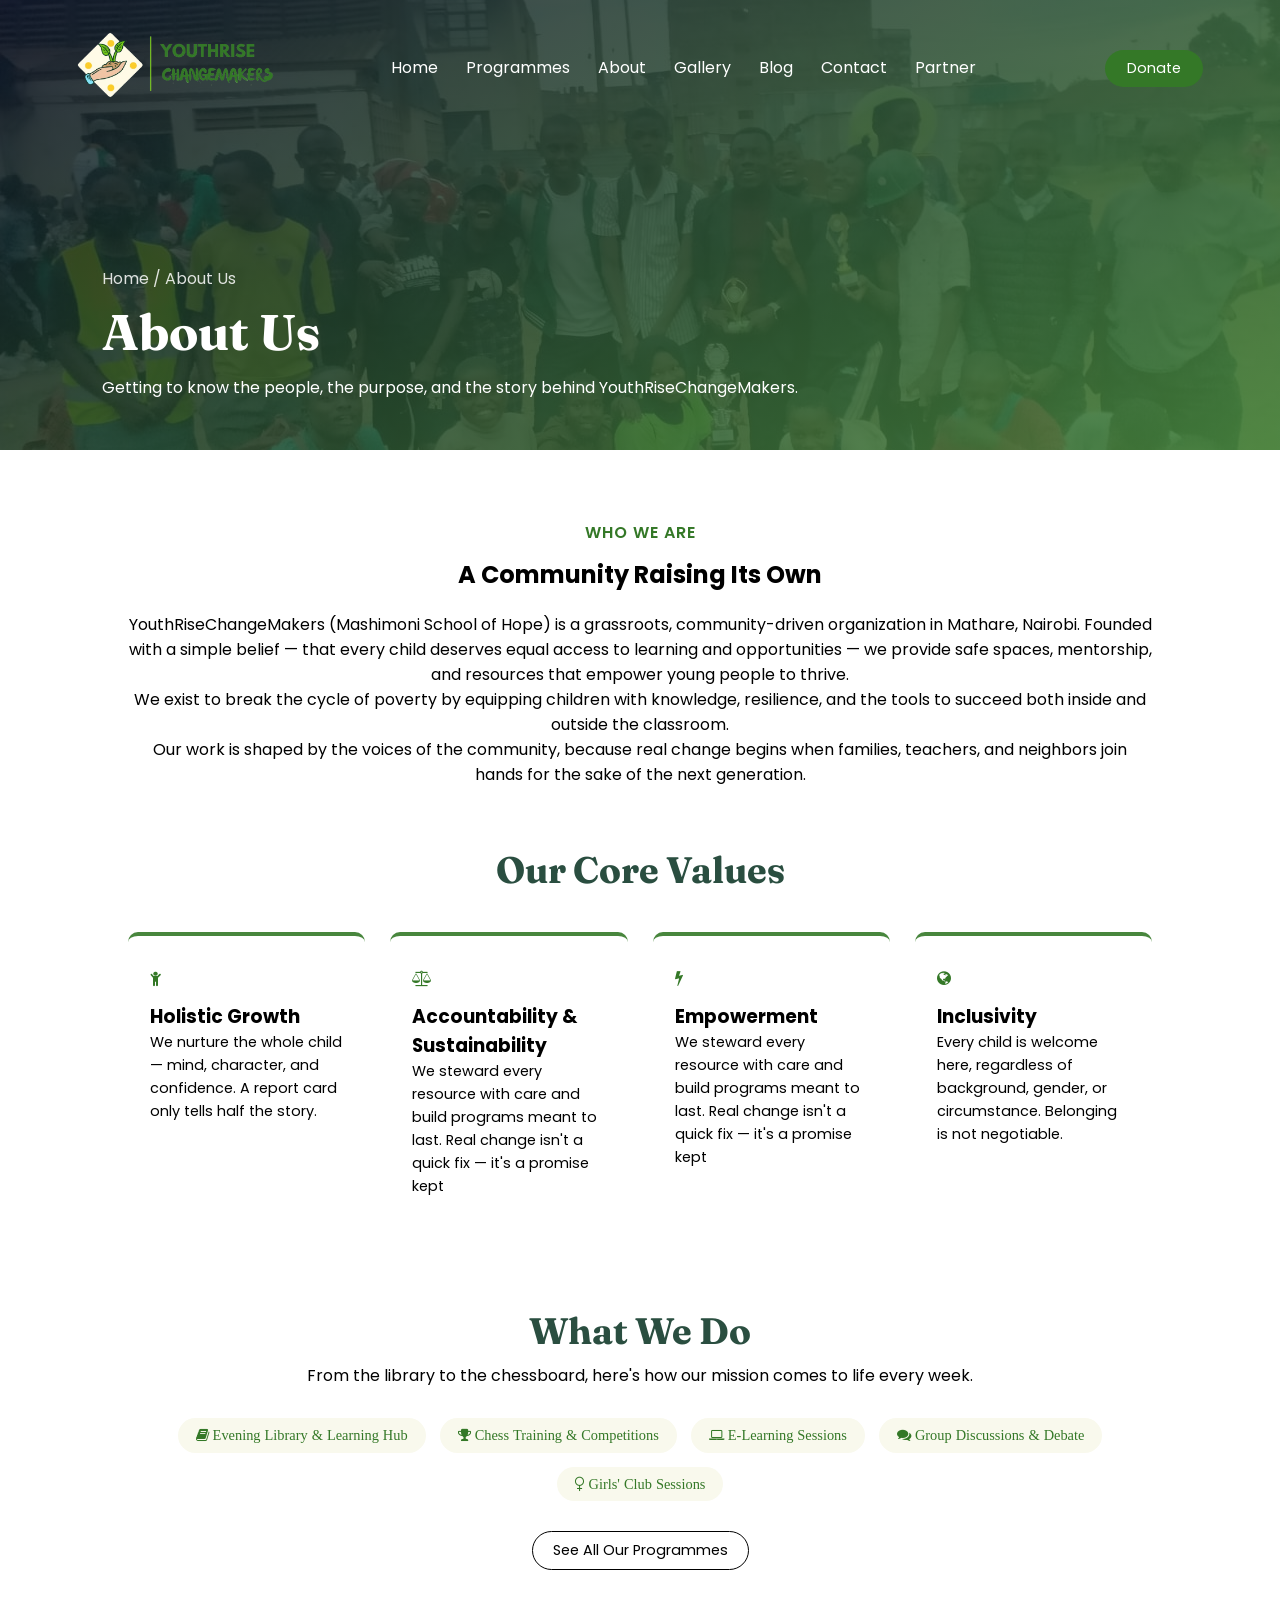
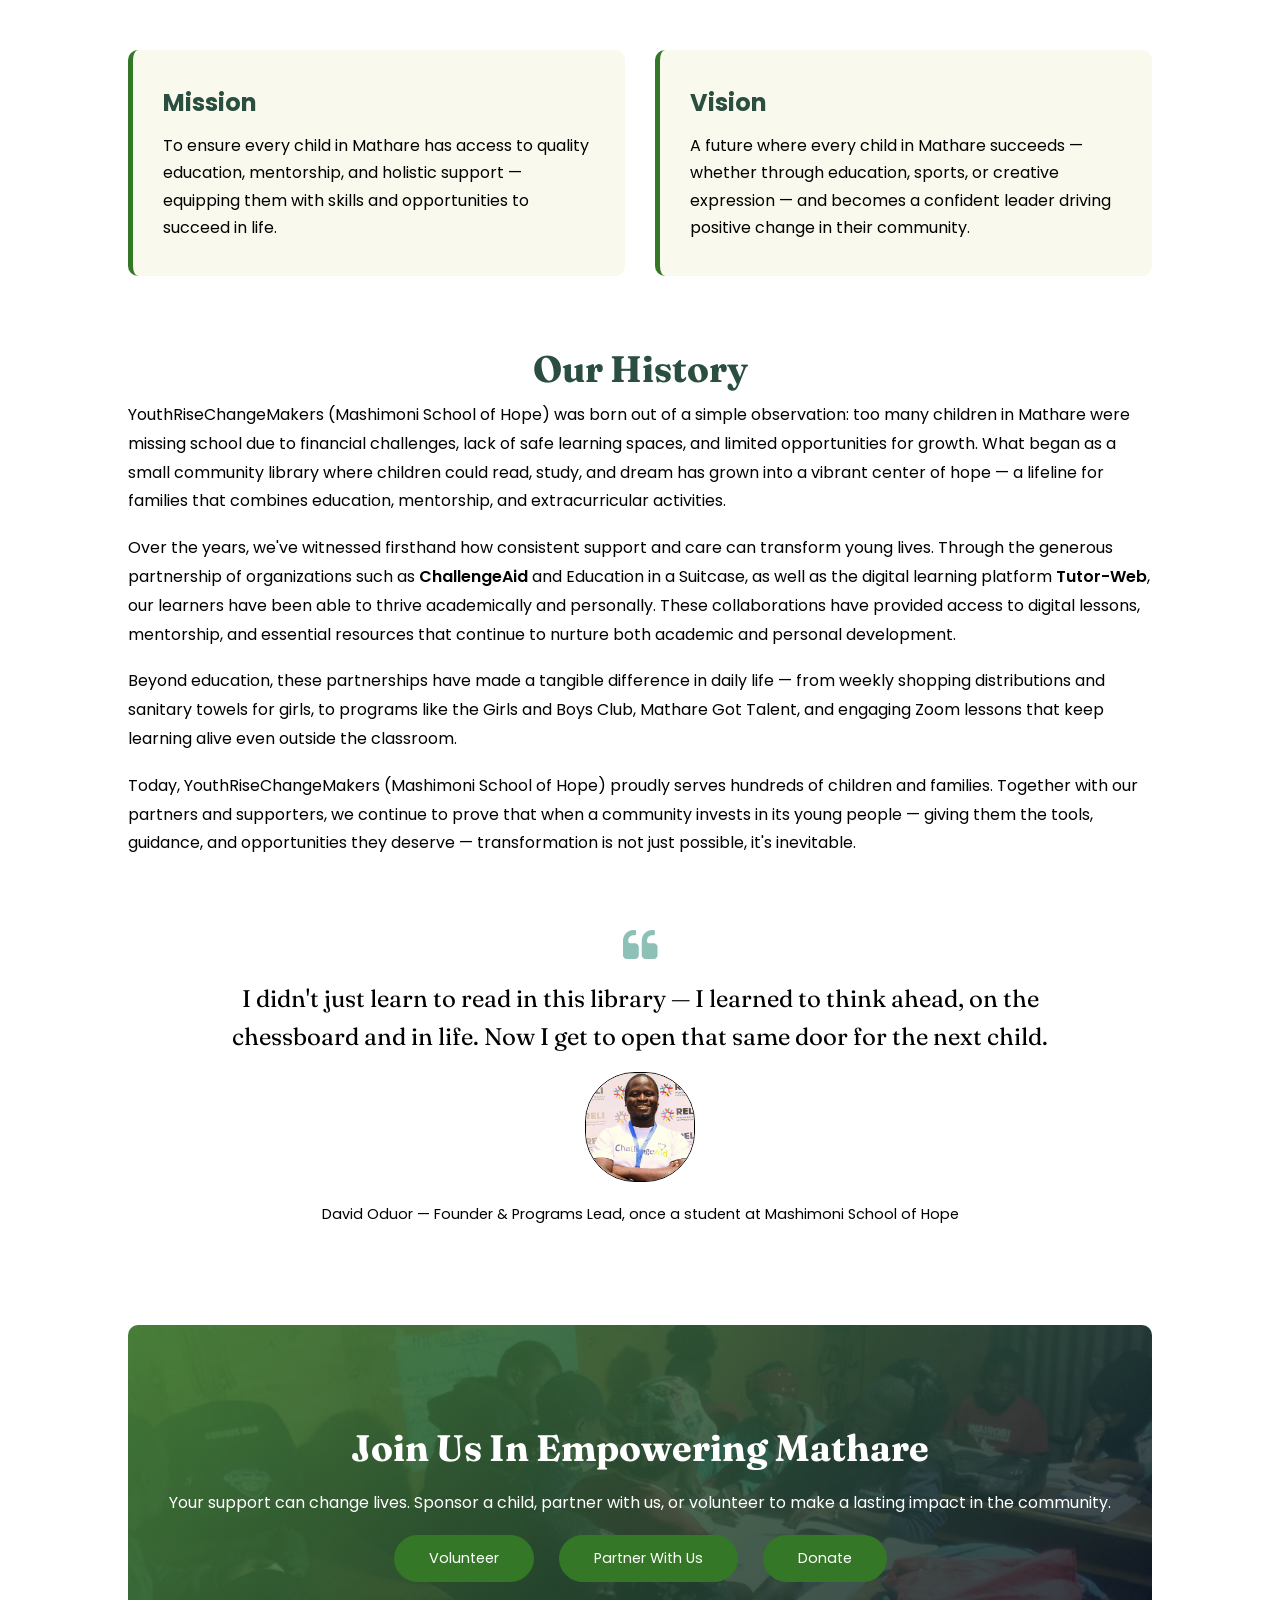
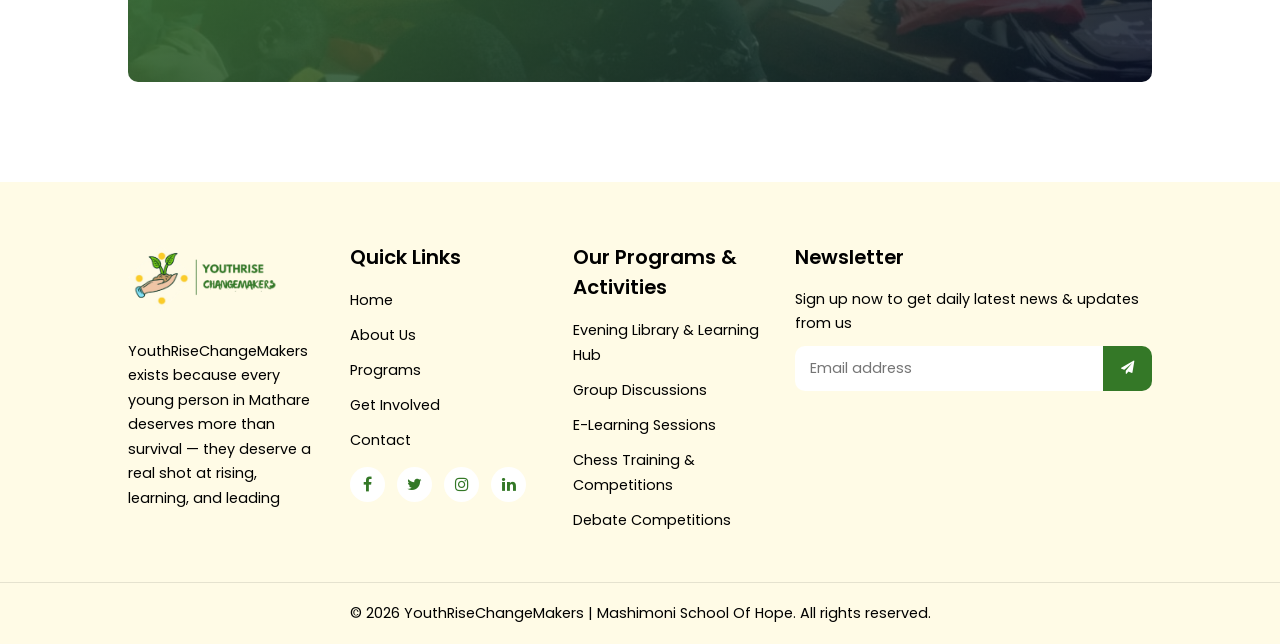
==== about.html @ 98825e87 "added about us page" ====
<!doctype html>
<html lang="en">
  <head>
    <meta charset="UTF-8" />
    <meta name="viewport" content="width=device-width, initial-scale=1.0" />
    <title>Mashimoni School Of Hope</title>

    <!-------------Linking CSS Styles ----------->
    <link rel="stylesheet" href="styles.css" />

    <!------------Linking Google Fonts  ------------->
    <link rel="preconnect" href="https://fonts.googleapis.com" />
    <link rel="preconnect" href="https://fonts.gstatic.com" crossorigin />
    <link
      href="https://fonts.googleapis.com/css2?family=Miniver&family=Poppins:ital,wght@0,100;0,200;0,300;0,400;0,500;0,600;0,700;1,400&display=swap"
      rel="stylesheet"
    />

    <!---------- Linking Font Awesome Styles ------------>
    <link
      rel="stylesheet"
      href="https://stackpath.bootstrapcdn.com/font-awesome/4.7.0/css/font-awesome.min.css"
    />

    <!---------- Linking Website Icon ------------>
    <link
      rel="icon"
      type="image/png"
      href="images/Mashimoni-Favicon-Icon-v1-removebg-preview.png"
      alt="YouthRiseChangeMakers Favicon Icon"
    />
  </head>

  <body class="programmes-page">
    <main>
      <section class="header">
        <section class="programmes-banner about-banner">
          <nav>
            <a href="index.html"
              ><img
                src="images/YouthRiseChangemakers-Logo-v2.png"
                alt="YouthRiseChange Makers Logo Icon"
                class="logo-icon"
            /></a>

            <div class="nav-links" id="navLinks">
              <i
                class="fa fa-times"
                aria-hidden="true"
                onclick="hideMenu()"
              ></i>
              <ul>
                <li><a href="#">Home</a></li>
                <li><a href="#">Programmes</a></li>
                <li><a href="about.html">About</a></li>
                <li><a href="#">Gallery</a></li>
                <li><a href="#">Blog</a></li>
                <li><a href="#">Contact</a></li>
                <li><a href="#">Partner</a></li>
                <li class="nav-mobile-donate"><a href="#">Donate</a></li>
              </ul>
            </div>
            <a href="#" class="nav-donate-btn">Donate</a>
            <i class="fa fa-bars" aria-hidden="true" onclick="showMenu()"></i>
          </nav>

          <div class="overlay" id="overlay" onclick="hideMenu()"></div>

          <div class="banner-content">
            <p class="breadcrumb"><a href="index.html">Home</a> / About Us</p>
            <h1>About Us</h1>
            <p>
              Getting to know the people, the purpose, and the story behind
              YouthRiseChangeMakers.
            </p>
          </div>
        </section>
      </section>

      <!------- WHO WE ARE ------->
      <section class="about-intro-section">
        <span class="section-eyebrow fade-up">Who We Are</span>
        <h2 class="fade-up">A Community Raising Its Own</h2>
        <p class="fade-up">
          YouthRiseChangeMakers (Mashimoni School of Hope) is a grassroots,
          community-driven organization in Mathare, Nairobi. Founded with a
          simple belief — that every child deserves equal access to learning and
          opportunities — we provide safe spaces, mentorship, and resources that
          empower young people to thrive.
        </p>
        <p class="fade-up">
          We exist to break the cycle of poverty by equipping children with
          knowledge, resilience, and the tools to succeed both inside and
          outside the classroom.
        </p>
        <p class="fade-up">
          Our work is shaped by the voices of the community, because real change
          begins when families, teachers, and neighbors join hands for the sake
          of the next generation.
        </p>
      </section>

      <!------- CORE VALUES ------->
      <section class="core-values-section">
        <h2 class="fade-up">Our Core Values</h2>

        <div class="core-values-grid">
          <div class="value-card fade-up">
            <i class="fa fa-child value-icon" aria-hidden="true"></i>
            <h3>Holistic Growth</h3>
            <p>
              We nurture the whole child — mind, character, and confidence. A
              report card only tells half the story.
            </p>
          </div>

          <div class="value-card fade-up">
            <i class="fa fa-balance-scale value-icon" aria-hidden="true"></i>
            <h3>Accountability & Sustainability</h3>
            <p>
              We steward every resource with care and build programs meant to
              last. Real change isn't a quick fix — it's a promise kept
            </p>
          </div>

          <div class="value-card fade-up">
            <i class="fa fa-bolt value-icon" aria-hidden="true"></i>
            <h3>Empowerment</h3>
            <p>
              We steward every resource with care and build programs meant to
              last. Real change isn't a quick fix — it's a promise kept
            </p>
          </div>

          <div class="value-card fade-up">
            <i class="fa fa-globe value-icon" aria-hidden="true"></i>
            <h3>Inclusivity</h3>
            <p>
              Every child is welcome here, regardless of background, gender, or
              circumstance. Belonging is not negotiable.
            </p>
          </div>
        </div>
      </section>

      <!------- WHO WE DO ------->
      <section class="what-we-do-section">
        <h2 class="fade-up">What We Do</h2>
        <p class="fade-up">
          From the library to the chessboard, here's how our mission comes to
          life every week.
        </p>

        <div class="what-we-do-grid fade-up">
          <span class="wwd-tag">
            <i class="fa fa-book" aria-hidden="true">
              Evening Library & Learning Hub</i
            >
          </span>
          <span class="wwd-tag">
            <i class="fa fa-trophy" aria-hidden="true">
              Chess Training & Competitions</i
            >
          </span>
          <span class="wwd-tag">
            <i class="fa fa-laptop" aria-hidden="true"> E-Learning Sessions</i>
          </span>
          <span class="wwd-tag">
            <i class="fa fa-comments" aria-hidden="true">
              Group Discussions & Debate</i
            >
          </span>
          <span class="wwd-tag">
            <i class="fa fa-venus" aria-hidden="true"> Girls' Club Sessions</i>
          </span>
        </div>

        <a href="our-programmes.html" class="read-more-btn wwd-link"
          >See All Our Programmes</a
        >
      </section>

      <!------- MISSION & VISION ------->
      <section class="mission-vision-section">
        <div class="mv-grid">
          <div class="mv-card mv-mission fade-up">
            <h3>Mission</h3>
            <p>
              To ensure every child in Mathare has access to quality education,
              mentorship, and holistic support — equipping them with skills and
              opportunities to succeed in life.
            </p>
          </div>

          <div class="mv-card mv-vision fade-up">
            <h3>Vision</h3>
            <p>
              A future where every child in Mathare succeeds — whether through
              education, sports, or creative expression — and becomes a
              confident leader driving positive change in their community.
            </p>
          </div>
        </div>
      </section>

      <!------- OUR HISTORY ------->
      <section class="about-history-section">
        <h2 class="fade-up">Our History</h2>
        <p class="fade-up">
          YouthRiseChangeMakers (Mashimoni School of Hope) was born out of a
          simple observation: too many children in Mathare were missing school
          due to financial challenges, lack of safe learning spaces, and limited
          opportunities for growth. What began as a small community library
          where children could read, study, and dream has grown into a vibrant
          center of hope — a lifeline for families that combines education,
          mentorship, and extracurricular activities.
        </p>
        <p class="fade-up">
          Over the years, we've witnessed firsthand how consistent support and
          care can transform young lives. Through the generous partnership of
          organizations such as
          <a href="https://www.challengeaid.org/" target="_blank"
            >ChallengeAid</a
          >
          and Education in a Suitcase, as well as the digital learning platform
          <a href="https://tutor-web.net/" target="_blank">Tutor-Web</a>, our
          learners have been able to thrive academically and personally. These
          collaborations have provided access to digital lessons, mentorship,
          and essential resources that continue to nurture both academic and
          personal development.
        </p>
        <p class="fade-up">
          Beyond education, these partnerships have made a tangible difference
          in daily life — from weekly shopping distributions and sanitary towels
          for girls, to programs like the Girls and Boys Club, Mathare Got
          Talent, and engaging Zoom lessons that keep learning alive even
          outside the classroom.
        </p>
        <p class="fade-up">
          Today, YouthRiseChangeMakers (Mashimoni School of Hope) proudly serves
          hundreds of children and families. Together with our partners and
          supporters, we continue to prove that when a community invests in its
          young people — giving them the tools, guidance, and opportunities they
          deserve — transformation is not just possible, it's inevitable.
        </p>
      </section>

      <!------- Testimonial Section ------->
      <section class="testimonial-section">
        <i class="fa fa-quote-left" aria-hidden="true"></i>
        <p class="testimonial-quote fade-up">
          I didn't just learn to read in this library — I learned to think
          ahead, on the chessboard and in life. Now I get to open that same door
          for the next child.
        </p>
        <img
          src="images/david-oduor.jpg"
          alt="David Oduor"
          class="testimonial-photo"
        />

        <p class="testimonial-author fade-up">
          David Oduor — Founder & Programs Lead, once a student at Mashimoni
          School of Hope
        </p>
      </section>

      <!---------CTA Section------->
      <section class="cta-section">
        <h1 class="fade-up">Join Us In Empowering Mathare</h1>
        <p class="fade-up">
          Your support can change lives. Sponsor a child, partner with us, or
          volunteer to make a lasting impact in the community.
        </p>

        <div class="cta-buttons fade-up">
          <a href="#" class="hero-btn cta-btn">Volunteer</a>
          <a href="#" class="hero-btn cta-btn">Partner With Us</a>
          <a href="#" class="hero-btn cta-btn">Donate</a>
        </div>
      </section>

      <!---------Footer Section------->
      <section class="footer">
        <div class="footer-row">
          <div class="footer-col">
            <img
              src="images/YouthRiseChangemakers-Logo.png"
              alt="YouthRiseChangeMakers Logo"
              class="footer-logo"
            />
            <p>
              YouthRiseChangeMakers exists because every young person in Mathare
              deserves more than survival — they deserve a real shot at rising,
              learning, and leading
            </p>
          </div>

          <div class="footer-col">
            <h2>Quick Links</h2>
            <ul>
              <li><a href="#">Home</a></li>
              <li><a href="#">About Us</a></li>
              <li><a href="#">Programs</a></li>
              <li><a href="#">Get Involved</a></li>
              <li><a href="#">Contact</a></li>
            </ul>

            <div class="footer-icons">
              <a href="#"><i class="fa fa-facebook" aria-hidden="true"></i></a>
              <a href="#"><i class="fa fa-twitter" aria-hidden="true"></i></a>
              <a href="#"><i class="fa fa-instagram" aria-hidden="true"></i></a>
              <a href="#"><i class="fa fa-linkedin" aria-hidden="true"></i></a>
            </div>
          </div>

          <div class="footer-col">
            <h2>Our Programs & Activities</h2>
            <ul>
              <li><a href="#">Evening Library & Learning Hub</a></li>
              <li><a href="#">Group Discussions</a></li>
              <li><a href="#">E-Learning Sessions</a></li>
              <li><a href="#">Chess Training & Competitions</a></li>
              <li><a href="#">Debate Competitions</a></li>
            </ul>
          </div>

          <div class="footer-col">
            <!--  <h2>Contact Us</h2>
        <ul class="contact-list">
          <li><i class="fa fa-phone"></i> 0771 671502</li>
          <li><i class="fa fa-envelope" aria-hidden="true"></i> mashimonieastafrica@gmail.com</li>
          <li><i class="fa fa-map-marker"></i> Nairobi, Kenya</li>
        </ul> -->

            <h2>Newsletter</h2>
            <p>Sign up now to get daily latest news & updates from us</p>
            <form action="#" method="POST" class="newsletter-form">
              <input
                type="email"
                name="email"
                placeholder="Email address"
                required
              />
              <button class="submit">
                <i class="fa fa-paper-plane" aria-hidden="true"></i>
              </button>
            </form>
          </div>
        </div>

        <div class="footer-bottom">
          <p>
            &copy; <span id="currentYear"></span> YouthRiseChangeMakers |
            Mashimoni School Of Hope. All rights reserved.
          </p>
        </div>
      </section>

      <!---------Blank Section------->
      <!--   <section class="blank-section">
  </section> -->

      <!---------Linking Script File------->
      <script src="script.js"></script>
    </main>
  </body>
</html>
---- styles.css ----
@import url("https://fonts.googleapis.com/css2?family=Fraunces:wght@600;700&family=Poppins:ital,wght@0,400;0,500;0,600;0,700;1,300;1,400&display=swap");

* {
  margin: 0;
  padding: 0;
  font-family: var(--body-font);
  box-sizing: border-box;
  scroll-behavior: smooth;
}

:root {
  --heading-font: "Fraunces", serif;
  --body-font: "Poppins", sans-serif;

  /* Colors */
  --white-color: #fff;
  --primary-color: #347827;
  --primary-color-v1: #48863d;
  --primary-color-v2: #2a4e40;
  --secondary-color: #8dc0b7;
  --light-color-v1: #f9f9ed;
  --light-color-v2: #dce6d7;
  --dark-color: #000;
  --gray-color: #545454;
  --dark-linear-gradient-color: rgba(17, 21, 36, 0.7);
  --box-shadow-color: rgba(0, 0, 0, 0.3);
  --footer-hover-color: #48863de4;
  --image-hover-color: #04091ecd;
  --tertiary-color: #fffbe6;

  /* Fonts Sizes */
  --font-size-s: 0.9rem /* (14.4px) */;
  --font-size-n: 1rem /* (16px) */;
  --font-size-m: 1.24rem /* (20px) */;
  --font-size-l: 1.5rem /* (24px) */;
  --font-size-xl: 2rem /* (32px) */;
  --font-size-xxl: 2.3rem /* (36.8px) */;
  --font-size-hero: 3.125rem /* (50px) */;

  /* Font Weight  */
  --font-weight-normal: 400;
  --font-weight-medium: 500;
  --font-weight-semibold: 600;
  --font-weight-bold: 700;

  /* Border Radius */
  --border-radius-xs: 10px;
  --border-radius-s: 25px;
  --border-radius-l: 50px;

  /* Border Radius */
  --site-max-width: 1100px;
}

/*-------- Large Screen Styling --------*/
/* @media screen and (min-width: 1400px) {
  .hero-section {
    max-width: var(--site-max-width);
    margin-left: auto;
    margin-right: auto;
  }
} */

.header {
  min-width: 100%;
}

section h1 {
  font-family: var(--heading-font);
}

/* #region -------- Nav Styling --------*/
nav {
  display: flex;
  padding: 1.2% 6%;
  justify-content: space-between;
  align-items: center;
}
nav img {
  width: 200px;
}

nav .logo-icon {
  /*  width: auto; */
  height: 100px;
}

nav .fa {
  display: none;
}

.nav-links {
  flex: 1;
  text-align: center;
}

.nav-donate-btn {
  display: inline-block;
  text-decoration: none;
  color: var(--white-color);
  background: var(--primary-color);
  padding: 8px 22px;
  font-size: var(--font-size-s);
  border-radius: var(--border-radius-s);
  margin-left: 15px;
  transition: 2s ease-out;
}

.nav-donate-btn:hover {
  background: var(--white-color);
  color: var(--dark-color);
  border: 1px solid var(--dark-color);
}

.nav-links ul li:not(.nav-mobile-donate) {
  list-style-type: none;
  display: inline-block;
  padding: 5px 12px;
  position: relative;
}

.nav-links ul li:not(.nav-mobile-donate) a {
  text-decoration: none;
  color: var(--dark-color);
  font-size: var(--font-size-n);
}

.nav-links ul li:not(.nav-mobile-donate) a::after {
  content: "";
  width: 0%;
  height: 2px;
  background: var(--secondary-color);
  display: block;
  margin: auto;
  transition: 0.5s;
}

.nav-links ul li:not(.nav-mobile-donate) a:hover::after {
  width: 100%;
}

.nav-mobile-donate {
  display: none;
}

.overlay {
  position: fixed;
  top: 0;
  left: 0;
  width: 100%;
  height: 100%;
  background: var(--box-shadow-color);
  backdrop-filter: blur(5px);
  -webkit-backdrop-filter: blur(5px);
  opacity: 0;
  visibility: hidden;
  transition: 0.4s;
  z-index: 999;
}

.overlay.active {
  opacity: 1;
  visibility: visible;
}

/*  */

/*-------- Hero Section Styling --------*/
/* .hero-section, */
.success-section {
  width: 80%;
  margin: auto;
  padding: 30px 0 80px;
  min-height: unset;
}

/* .row-hero, */
.row-success {
  display: flex;
  justify-content: space-between;
  align-items: center;
}

/* .hero-col, */
.success-col {
  flex-basis: 48%;
  padding: 20px 2px;
}

/* .hero-col .hero-image{
    width: 100%;
    border-radius: var(--border-radius-s);
} */

/* .hero-col .hero-title{
    padding-top: 0;
    margin-bottom: 5px;
    font-size: var(--font-size-n);
}

.hero-col .hero-sub-title{
    font-size: 18px;
    font-weight: var(--font-weight-medium);
    margin-bottom: 0;
}

.hero-col .hero-description{
    text-align: left;
    margin: auto;
    font-weight: var(--font-weight-normal);
    padding: 15px 0 25px;
    margin: auto;
} */

.hero-section {
  position: relative;
  overflow: hidden;
  width: 100%;
  min-height: 100vh;
  margin: 0 auto 75px;
  padding: 0 8%;
  display: flex;
  align-items: center;
  background-image:
    linear-gradient(
      150deg,
      var(--footer-hover-color),
      var(--image-hover-color)
    ),
    url(images/Students-Discussing-in-library.jpeg);
  background-repeat: no-repeat;
  background-position: bottom center;
  background-position: center;
  background-size: cover;
  animation: slideInUp 2s ease-in-out;
}

.hero-slide {
  position: absolute;
  display: flex;
  inset: 0;
  align-items: center;
  padding: 0 8%;
  background-repeat: no-repeat;
  background-position: center;
  background-size: cover;
  opacity: 0;
  transition: opacity 1.5s ease-in-out;
}

.hero-slide.active {
  opacity: 1;
  z-index: 1;
}

.scroll-down-arrow {
  position: absolute;
  bottom: 25px;
  left: 50%;
  transform: translateX(-50%);
  color: var(--white-color);
  font-size: 28px;
  z-index: 5;
  animation: bounceDown 2s infinite;
}

@keyframes bounceDown {
  0%,
  100% {
    transform: translateX(-50%) translateY(0);
  }

  50% {
    transform: translateX(-50%) translateY(10px);
  }
}

.hero-buttons {
  display: flex;
  justify-content: flex-start;
  gap: 15px;
}

.hero-btn {
  display: inline-block;
  text-decoration: none;
  color: var(--dark-color);
  border: 1px solid var(--dark-color);
  padding: 12px 34px;
  font-size: var(--font-size-s);
  background: transparent;
  position: relative;
  cursor: pointer;
  border-radius: var(--border-radius-s);
}

.hero-btn:hover {
  background: var(--primary-color);
  color: var(--white-color);
  transition: 1s ease-in-out;
}

.side-btn {
  border: 1px solid var(--primary-color);
  background: var(--primary-color);
  color: var(--white-color);
}

.side-btn:hover {
  color: var(--dark-color);
  background: transparent;
}

/*-------- Hero Section Styling --------*/
.hero-content {
  padding-top: 0;
  margin-bottom: 12px;
  font-size: var(--font-size-l);
  color: var(--white-color);
  font-weight: var(--font-weight-semibold);
}

.hero-content .hero-title {
  font-size: var(--font-size-l);
  font-weight: var(--font-weight-semibold);
  margin-bottom: 10px;
}

.hero-content .hero-sub-title {
  font-size: var(--font-size-hero);
  line-height: 1.15;
  font-weight: var(--font-weight-bold);
  margin-bottom: 25px;
  color: var(--white-color);
}

.hero-content .hero-description {
  text-align: left;
  font: var(--font-weight-normal);
  padding: 20px 0 30px;
  color: var(--white-color);
  font-size: var(--font-size-m);
}

.hero-content .hero-buttons .side-btn:hover {
  background: var(--light-color-v1);
  color: var(--dark-color);
}

/*-------- Hero Animations --------*/
@keyframes slideInLeft {
  from {
    opacity: 0;
    transform: translateX(-100px);
  }
  to {
    opacity: 1;
    transform: translateX(0);
  }
}

@keyframes slideInRight {
  from {
    opacity: 0;
    transform: translateX(100px);
  }
  to {
    opacity: 1;
    transform: translateX(0);
  }
}

@keyframes slideInUp {
  from {
    opacity: 0;
    transform: translateY(100px);
  }
  to {
    opacity: 1;
    transform: translateY(0);
  }
}

.hero-col:first-child {
  animation: slideInLeft 3s ease-out;
}

.hero-col:last-child {
  animation: slideInRight 3s ease-out;
}

.hero-content {
  animation: slideInUp 3s ease-out;
}

.success-col:first-child {
  animation: slideInUp 3s ease-out;
}

.success-col:last-child {
  animation: slideInUp 3s ease-out;
}

.cta-section .cta-buttons .hero-btn {
  animation: slideInUp 3s ease-out;
}

/*-------- Our Services Section ----*/
.our-services {
  width: 80%;
  margin: auto;
  padding-top: 0;
  text-align: center;
}

.row-our-services {
  display: flex;
  justify-content: space-between;
  align-items: center;
  margin: 30px 0 50px;
}

.our-services-col {
  flex-basis: 31%;
  margin: 0 15px;
  border-radius: var(--border-radius-xs);
  text-align: center;
}

.our-services-col img {
  width: 100%;
  border-radius: var(--border-radius-xs);
}

.our-services-col h3 {
  margin-top: 16px;
  margin-bottom: 15px;
  text-align: left;
}

.our-services-col p {
  padding: 0;
  text-align: left;
}

/* ---- Services Cards Slide In Animation ---- */
.fade-up {
  opacity: 0;
  transform: translateY(60px);
  transition:
    opacity 0.5s ease-out,
    transform 0.5s ease-out;
}

.fade-up.visible {
  opacity: 1;
  transform: translateY(0);
}
.our-services-col,
/* .partner-col ,*/
.impact-col {
  opacity: 0;
  transform: translateY(60px);
  transition:
    opacity 0.5s ease-out,
    transform 0.5s ease-out;
}

.our-services-col.visible,
/* .partner-col.visible, */
.impact-col.visible {
  opacity: 1;
  transform: translateY(0);
}

/* Delay each card slightly */
.our-services-col:nth-child(1) {
  transition-delay: 0s;
}
.our-services-col:nth-child(2) {
  transition-delay: 0.4s;
}
.our-services-col:nth-child(3) {
  transition-delay: 0.8s;
}

/* Delay each partner card  */
/* .partner-col:nth-child(1) {
  transition-delay: 0s;
}
.partner-col:nth-child(2) {
  transition-delay: 0.4s;
}
.partner-col:nth-child(3) {
  transition-delay: 0.8s;
} */

/* Delay each impact card */
.impact-col:nth-child(1) {
  background-image:
    linear-gradient(
      160deg,
      var(--footer-hover-color),
      var(--image-hover-color)
    ),
    url(images/Deno-chess.jpeg);
}
.impact-col:nth-child(2) {
  background-image:
    linear-gradient(
      160deg,
      var(--footer-hover-color),
      var(--image-hover-color)
    ),
    url(images/student-reading.jpeg);
}
.impact-col:nth-child(3) {
  background-image:
    linear-gradient(
      160deg,
      var(--footer-hover-color),
      var(--image-hover-color)
    ),
    url(images/group-discussions.jpeg);
}
.impact-col:nth-child(4) {
  background-image:
    linear-gradient(
      160deg,
      var(--footer-hover-color),
      var(--image-hover-color)
    ),
    url(images/girls-club-sessions.jpeg);
}

/* Second row gets a longer delay */
.row-our-services:last-child .our-services-col:nth-child(1) {
  transition-delay: 0s;
}
.row-our-services:last-child .our-services-col:nth-child(2) {
  transition-delay: 0.4s;
}
.row-our-services:last-child .our-services-col:nth-child(3) {
  transition-delay: 0.8s;
}

/*-------- Our History Section ----*/
.history-section {
  width: 100%;
  padding: 30px 0 50px;
  min-height: unset;
  /*  background: linear-gradient(rgba(54, 54, 54, 0.8), rgba(54, 54, 54, 0.8))/* , url(images/mashimoni-campus-together.jpg); */
  background-repeat: no-repeat;
  background-position: center center;
  background-size: cover;
}

.history-col {
  flex-basis: 48%;
  padding: 20px 2px;
  width: 80%;
  margin: auto;
}

.history-title {
  padding-top: 0;
  margin-bottom: 5px;
  font-size: var(--font-size-l);
}

.history-sub-title {
  font-size: 18px;
  font-weight: var(--font-weight-medium);
  margin-bottom: 5px;
}

.history-description {
  text-align: left;
  margin: auto;
  font-weight: var(--font-weight-normal);
  padding: 15px 0 25px;
  margin: auto;
  line-height: 1.7;
}

/*-------- Our Success Section ----*/
.success-section h1 {
  text-align: center;
  padding-top: 25px;
}
.success-section p {
  text-align: center;
  padding-bottom: 25px;
}

.success-col .success-video {
  width: 100%;
  border-radius: var(--border-radius-s);
  height: 315px;
  border: none;
}

.success-col iframe {
  width: 100%;
  border-radius: var(--border-radius-xs);
  height: 315px;
  border: none;
}

.success-col .success-title {
  padding-top: 0;
  margin-bottom: 5px;
  font-size: var(--font-size-l);
}

.success-col .success-sub-title {
  font-size: 18px;
  font-weight: var(--font-weight-medium);
  margin-bottom: 0;
}

.success-col .success-description {
  text-align: left;
  margin: auto;
  font-weight: var(--font-weight-normal);
  padding: 15px 0 25px;
  margin: auto;
}

/*-------- Our Partners Section ----*/
.partners-section {
  width: 80%;
  margin: auto;
  text-align: center;
  /* background: linear-gradient(135deg, var(--primary-color)
    , var(--secondary-color-v1)); */
}

.row-partners {
  display: flex;
  justify-content: center;
  align-items: center;
  margin: 30px 0 20px;
  gap: 40px;
  margin: auto;
  width: 95%;
}

.partner-col {
  flex-basis: 33%;
  display: flex;
  flex-direction: column;
  align-items: center;
}

.partner-col .partner-logo {
  width: 100%;
  max-width: 220px;
  height: 140px;
  object-fit: contain;
  border-radius: var(--border-radius-l);
  background: var(--white-color);
  padding: 10px;
  margin-bottom: 10px;
}

.partner-col .partner-name {
  font-size: 18px;
  font-weight: var(--font-weight-medium);
  color: var(--dark-color);
}

.partners-marquee {
  overflow: hidden;
  position: relative;
  width: 95%;
  margin: 30px auto 50px;
}

.partners-marquee .row-partners {
  width: max-content;
  margin: 0;
  animation: slide-partners 20s linear infinite;
}

@keyframes slide-partners {
  from {
    transform: translateX(0);
  }
  to {
    transform: translateX(-33.333%);
  }
}

.partners-marquee::before,
.partners-marquee::after {
  content: "";
  position: absolute;
  top: 0;
  bottom: 0;
  width: 30%;
  z-index: 2;
  pointer-events: none;
}

.partners-marquee::before {
  left: 0;
  background: linear-gradient(to right, var(--white-color), transparent);
}

.partners-marquee::after {
  right: 0;
  background: linear-gradient(to left, var(--white-color), transparent);
}

.partners-marquee .row-partners:hover {
  animation-play-state: paused;
}

/*-------- Our Impact Section  --------*/
.impact-section {
  width: 80%;
  margin: auto;
  text-align: center;
  padding: 60px 0 0;
}

.row-impact {
  display: flex;
  justify-content: space-between;
  margin: 30px 0 50px;
  gap: 20px;
}

.impact-col {
  flex-basis: 31%;
  border-radius: var(--border-radius-xs);
  background-repeat: no-repeat;
  background-position: top;
  background-size: cover;
  box-shadow: 0 4px 15px var(--box-shadow-color);
  padding: 40px 20px;
  /*  transition: opacity 0.5s ease-out, tranform 0.3s ease, box-shadow 0.3s ease; */
}

/* .impact-col:hover{
    transform: translateY(-6px);
    box-shadow: 0 8px 25px var(--box-shadow-color);
} */

.impact-number {
  font-size: var(--font-size-hero);
  color: var(--white-color);
  font-weight: var(--font-weight-semibold);
  margin-bottom: 10px;
}

.impact-number {
  font-size: var(--font-size-xl);
  color: var(--white-color);
}

.impact-label {
  font-size: var(--font-size-n);
  color: var(--white-color);
}

/*-------- Our Team Section  --------*/
.team-section {
  width: 80%;
  margin: auto;
  text-align: center;
  padding: 40px 0 0;
}

.team-into,
.team-closing {
  max-width: 750px;
  margin: 15px auto 30px;
  line-height: 1.7s;
  color: var(--dark-color);
}

.row-team {
  display: flex;
  justify-content: center;
  margin-bottom: 40px;
}

.team-grid {
  flex-wrap: wrap;
  gap: 30px;
}

.team-col {
  background: linear-gradient(
    135deg,
    var(--light-color-v1),
    var(--light-color-v2)
  );
  padding: 30px 20px;
  text-align: left;
  box-shadow: 0 4px 15px var(--box-shadow-color);
  transition:
    transform 0.3s ease,
    box-shadow 0.3s ease;
  flex-basis: 45%;
  border-radius: var(--border-radius-xs);
}

.team-col:hover {
  transform: translateY(-6px);
  box-shadow: 0 8px 25px var(--box-shadow-color);
}

.founder-badge {
  display: block;
  width: fit-content;
  background: var(--primary-color);
  color: var(--white-color);
  font-size: var(--font-size-s);
  padding: 4px 16px;
  border-radius: var(--border-radius-s);
  margin-bottom: 10px;
}

.team-photo {
  width: 110px;
  height: 110px;
  border-radius: var(--border-radius-l);
  border: 1px solid var(--dark-color);
  margin-bottom: 15px;
  object-fit: cover;
  object-position: top center;
}

.featured-col .team-photo {
  width: 140px;
  height: 140px;
}

.team-name {
  font-size: var(--font-size-m);
  margin-bottom: 4px;
}

.team-role {
  font-size: var(--font-size-s);
  color: var(--dark-color);
  font-weight: var(--font-weight-medium);
  margin-bottom: 10px;
}

.team-quote {
  font-size: var(--font-size-s);
  color: var(--dark-color);
  line-height: 1.6;
  font-style: italic;
  margin-bottom: 12px;
}

.team-teaser {
  font-size: var(--font-size-s);
  color: var(--gray-color);
  line-height: 1.6;
  margin-bottom: 15px;
}

.read-more-btn {
  background: transparent;
  border: 1px solid var(--dark-color);
  color: var(--dark-color);
  padding: 8px 20px;
  border-radius: var(--border-radius-s);
  font-size: var(--font-size-s);
  cursor: pointer;
  transition: 0.3s;
}

.read-more-btn:hover {
  background: var(--primary-color);
  color: var(--white-color);
}

/*-- Team Section Animation --*/
.team-col {
  opacity: 0;
  transform: translateY(60px);
  transition:
    opacity 0.5s ease-out,
    transform 0.5s ease-out;
}

.team-col.visible {
  opacity: 1;
  transform: translateY(0);
}

.team-grid .team-col:nth-child(1) {
  transition-delay: 0s;
}
.team-grid .team-col:nth-child(2) {
  transition-delay: 0.4s;
}
.team-grid .team-col:nth-child(3) {
  transition-delay: 0.8s;
}
.team-grid .team-col:nth-child(4) {
  transition-delay: 1s;
}

/*-- Modal --*/
.team-modal-overlay.active {
  opacity: 1;
  visibility: visible;
}
.team-modal {
  background: var(--white-color);
  border-radius: var(--border-radius-xs);
  padding: 40px;
  max-width: 550px;
  width: 100%;
  max-height: 85vh;
  overflow-y: auto;
  text-align: left;
  position: relative;
}

.team-modal-close {
  position: absolute;
  top: 15px;
  right: 20px;
  font-size: var(--font-size-xl);
  cursor: pointer;
  color: var(--gray-color);
}

.modal-photo {
  width: 100px;
  height: 100px;
  object-fit: cover;
  border-radius: var(--border-radius-l);
  border: 1px solid var(--dark-color);
  margin-bottom: 15px;
  object-position: top center;
}

.team-modal-overlay {
  position: fixed;
  top: 0;
  left: 0;
  width: 100%;
  height: 100%;
  background: var(--box-shadow-color);
  backdrop-filter: blur(5px);
  -webkit-backdrop-filter: blur(5px);
  display: flex;
  align-items: center;
  justify-content: center;
  opacity: 0;
  visibility: hidden;
  transition: 0.3s;
  z-index: 1001;
  padding: 20px;
}

#modalBio p {
  margin-bottom: 12px;
  line-height: 1.7;
  color: var(--dark-color);
}

/*-------- CTA Section  --------*/
.cta-section {
  width: 80%;
  margin: 100px auto;
  padding: 100px 0;
  background-image:
    linear-gradient(
      135deg,
      var(--footer-hover-color),
      var(--image-hover-color)
    ),
    url(images/students-studying-ksce.jpeg);
  background-repeat: no-repeat;
  background-position: center;
  background-size: cover;
  border-radius: var(--border-radius-xs);
  text-align: center;
}
.cta-section h1 {
  color: var(--white-color);
  font-size: var(--font-size-xxl);
  margin-bottom: 20px;
}

.cta-section p {
  color: var(--white-color);
  font-size: var(--font-size-n);
  margin-bottom: 20px;
}

.cta-buttons {
  display: flex;
  justify-content: center;
  gap: 25px;
  margin-top: 20px;
}

.cta-btn {
  border: 1px solid var(--primary-color);
  background: var(--primary-color);
  color: var(--white-color);
  z-index: 2;
}

.cta-btn:hover {
  color: var(--white-color);
  background: #24541b;
}

/*-------- Footer Section  --------*/
.footer {
  width: 100%;
  background: var(--tertiary-color);
  padding-top: 60px;
}

.footer-row {
  display: flex;
  justify-content: space-between;
  flex-wrap: nowrap;
  width: 80%;
  margin: auto;
  padding-bottom: 40px;
  gap: 30px;
}

.footer-col {
  flex-basis: 22%;
  text-align: left;
}

.footer-logo {
  width: 150px;
  margin-bottom: 15px;
}
.footer-col h2 {
  color: var(--dark-color);
  font-size: var(--font-size-m);
  margin-bottom: 15px;
  text-align: left;
  font-weight: var(--font-weight-semibold);
}

.footer-col p {
  color: var(--dark-color);
  font-size: var(--font-size-s);
  line-height: 1.7;
}

.footer-col ul li {
  list-style-type: none;
  margin-bottom: 10px;
}

.footer-col ul li a {
  color: var(--dark-color);
  text-decoration: none;
  font-size: var(--font-size-s);
  transition: 0.3s;
}

.footer-col ul li a:hover {
  color: var(--primary-color);
}

.contact-list li {
  display: flex;
  align-items: center;
  gap: 10px;
  font-size: var(--font-size-s);
  color: var(--dark-color);
}

/* .contact-list .fa{
    color: var(--primary-color);
    font-size: var(--font-size-m);
    width: 25px;
} */

.newsletter-form {
  display: flex;
  margin-top: 10px;
}

.newsletter-form input {
  flex: 1;
  border: none;
  padding: 12px 15px;
  font-size: var(--font-size-s);
  border-radius: var(--border-radius-xs) 0 0 var(--border-radius-xs);
  outline: none;
}

.newsletter-form button {
  background: var(--primary-color);
  color: var(--white-color);
  border: none;
  padding: 0 18px;
  cursor: pointer;
  border-radius: 0 var(--border-radius-xs) var(--border-radius-xs) 0;
  transition: 0.3s;
}

.newsletter-form button:hover {
  background: var(--dark-color);
}

.footer-icons {
  display: flex;
  justify-content: flex-start;
  gap: 12px;
  margin-top: 15px;
}

.footer-icons a .fa,
.contact-list .fa {
  background: var(--white-color);
  color: var(--primary-color);
  width: 35px;
  height: 35px;
  line-height: 35px;
  text-align: center;
  border-radius: var(--border-radius-l);
  transition: 0.3s;
}

.footer-icons a .fa:hover,
.contact-list .fa:hover {
  background: var(--primary-color);
  color: var(--white-color);
}

.footer-bottom {
  text-align: center;
  padding: 20px 10px;
  border-top: 1px solid rgba(0, 0, 0, 0.1);
  font-size: var(--font-size-s);
  color: var(--dark-color);
}

.blank-section {
  width: 50vw;
  height: 75vh;
}

/*-------- Our Programmes --------*/
.programmes-page .programmes-banner {
  position: relative;
  overflow: hidden;
  width: 100%;
  min-height: 50vh;
  display: flex;
  flex-direction: column;
  justify-content: space-between;
  background-image:
    linear-gradient(
      150deg,
      var(--image-hover-color),
      var(--footer-hover-color)
    ),
    url(images/student-reading.jpeg);
  background-repeat: no-repeat;
  background-position: right;
  background-size: cover;
  padding-bottom: 50px;
}

.programmes-page .programmes-banner .logo-icon {
  border-radius: var(--border-radius-s);
}

.programmes-page .programmes-banner nav {
  background: transparent;
}

.programmes-page
  .programmes-banner
  nav
  .nav-links
  ul
  li:not(.nav-mobile-donate)
  a,
.programmes-page .programmes-banner .nav-donate-btn,
.programmes-page .programmes-banner nav .fa-bars {
  color: var(--white-color);
}

.programmes-page .banner-content {
  padding: 0 8%;
  color: var(--white-color);
}

.programmes-page .breadcrumb {
  font-size: var(--font-size-s);
  margin-top: 15px;
  margin-bottom: 10px;
  opacity: 0.85;
}

.programmes-page .breadcrumb a {
  color: var(--white-color);
  text-decoration: none;
}

.programmes-page .banner-content h1 {
  font-family: var(--heading-font);
  font-size: var(--font-size-hero);
  font-weight: var(--font-weight-bold);
  margin-bottom: 12px;
}

.programmes-page .banner-content p {
  font-size: var(--font-size-n);
}

/*--- Filter tags ---*/
.programme-filters-section {
  width: 85%;
  margin: 60px auto 20px;
  text-align: center;
}

.programmes-intro {
  /*  max-width: 700px; */
  margin: 0 auto 30px;
  color: var(--darks-color);
  font-size: var(--font-size-n);
  line-height: 1.7;
}

.programme-filters {
  display: flex;
  flex-wrap: wrap;
  justify-content: center;
  gap: 12px;
}

.programme-filters .filter-tags {
  border: 1px solid var(--dark-color);
  background: transparent;
  color: var(--dark-color);
  padding: 8px 20px;
  border-radius: var(--border-radius-s);
  font-size: var(--font-size-s);
  cursor: pointer;
  transition: 0.3s;
}

.filter-tags:hover,
.filter-tags.active {
  background: var(--primary-color);
  border-color: var(--primary-color);
  color: var(--white-color);
}

/*--- Programme rows ---*/
.programmes-list {
  width: 84%;
  margin: 40px auto 80px;
  display: flex;
  flex-direction: column;
  gap: 70px;
}

.programme-row {
  display: flex;
  align-items: center;
  gap: 60px;
}
.programme-row:nth-child(even) {
  flex-direction: row-reverse;
}

.programme-row-media,
.programme-row-content {
  flex: 1;
}

.programme-row-media img {
  width: 100%;
  aspect-ratio: 4/3;
  object-fit: cover;
  border-radius: var(--border-radius-xs);
}

.programme-eyebrow {
  display: inline-block;
  font-size: var(--font-size-n);
  color: var(--primary-color);
  font-weight: var(--font-weight-semibold);
  text-transform: uppercase;
  letter-spacing: 1px;
  margin-bottom: 5px;
}

.programme-row-content h2 {
  font-family: var(--heading-font);
  font-size: var(--font-size-l);
  margin-bottom: 10px;
}

.programme-copy {
  color: var(--dark-color);
  line-height: 1.7;
  margin-bottom: 10px;
}

.progamme-badges {
  display: flex;
  flex-wrap: wrap;
  gap: 5px;
  margin-bottom: 0;
}

.programme-badge {
  display: inline-flex;
  align-items: center;
  gap: 6px;
  font-size: var(--font-size-s);
  color: var(--dark-color);
  background: var(--light-color-v1);
  padding: 6px 14px;
  margin-bottom: 10px;
  border-radius: var(--border-radius-s);
}

.programme-row.fade-up {
  opacity: 0;
  transform: translateY(40px);
  transition:
    opacity 0.6s ease-out,
    transform 0.6s ease-out;
}

.programme-row.fade-up.visible {
  opacity: 1;
  transform: translateY(0);
}

.testimonial-section {
  width: 70%;
  margin: 0 auto 80px;
  text-align: center;
}

.testimonial-section .fa-quote-left {
  font-size: var(--font-size-xxl);
  color: var(--secondary-color);
  margin-bottom: 15px;
}

.testimonial-quote {
  font-family: var(--heading-font);
  font-size: var(--font-size-l);
  line-height: 1.6;
  color: var(--dark-color);
  margin-bottom: 15px;
}

.testimonial-photo {
  width: 110px;
  height: 110px;
  border-radius: var(--border-radius-l);
  border: 1px solid var(--dark-color);
  margin-bottom: 15px;
  object-fit: cover;
  object-position: top center;
}

.testimonial-author {
  color: var(--dark-color);
  font-size: var(--font-size-s);
}

/*-------- About Us --------*/
.programmes-page .about-banner {
  position: relative;
  overflow: hidden;
  width: 100%;
  min-height: 50vh;
  display: flex;
  flex-direction: column;
  justify-content: space-between;
  background-image:
    linear-gradient(
      150deg,
      var(--image-hover-color),
      var(--footer-hover-color)
    ),
    url(images/mashimoni-campus-together.jpg);
  background-repeat: no-repeat;
  background-position: center 30%;
  background-size: cover;
  padding-bottom: 50px;
}

.about-intro-section {
  width: 80%;
  /*   max-width: 800px; */
  margin: 70px auto 60px;
  text-align: center;
}

.section-eyebrow {
  display: inline-block;
  font-size: var(--font-size-n);
  color: var(--primary-color);
  font-weight: var(--font-weight-semibold);
  text-transform: uppercase;
  letter-spacing: 1px;
  margin-bottom: 8px;
}

.about-intro-section h2 {
  color: var(--dark-color);
  line-height: 1.8;
  margin-bottom: 16px;
}

/*--- Mission & Vision ---*/
.mission-vision-section {
  width: 80%;
  max-width: var(--site-max-width);
  margin: 0 auto 70px;
}

.mv-grid {
  display: flex;
  gap: 30px;
}

.mv-card {
  flex: 1;
  background: var(--light-color-v1);
  border-radius: var(--border-radius-xs);
  padding: 35px 30px;
  border-left: 5px solid var(--primary-color);
}

.mv-card .mv-vision {
  border-left-color: var(--secondary-color);
}

.mv-card h3 {
  font-size: var(--heading-font);
  font-size: var(--font-size-l);
  color: var(--primary-color-v2);
  margin-bottom: 12px;
}

.mv-card p {
  color: var(--dark-color);
  line-height: 1.7;
}

/*--- Our History ---*/
.about-history-section {
  width: 80%;
  /*  max-width: 800px; */
  margin: 0 auto 70px;
}

.about-history-section h2 {
  font-family: var(--heading-font);
  font-size: var(--font-size-xxl);
  color: var(--primary-color-v2);
  margin-bottom: 10px;
  text-align: center;
}

.about-history-section p {
  color: var(--dark-color);
  line-height: 1.8;
  margin-bottom: 18px;
}

.about-history-section a {
  color: var(--dark-color);
  font-weight: var(--font-weight-semibold);
  text-decoration: none;
}

.about-history-section a:hover {
  color: var(--primary-color-v1);
}

/*--- Core Values ---*/
.core-values-section {
  width: 80%;
  /* max-width: var(--site-max-width); */
  margin: 0 auto 80px;
  text-align: center;
}

.core-values-section h2 {
  font-family: var(--heading-font);
  font-size: var(--font-size-xxl);
  color: var(--primary-color-v2);
  margin-bottom: 40px;
}

.core-values-grid {
  display: grid;
  grid-template-columns: repeat(4, 1fr);
  gap: 25px;
}

.value-card {
  background: var(--white-color);
  border-top: 4px solid var(--primary-color-v1);
  border-radius: var(--border-radius-xs);
  box-shadow: 1 4px 15px var(--box-shadow-color);
  padding: 30px 22px;
  text-align: left;
}

.value-icon {
  font-size: var(--font-size-hero);
  color: var(--primary-color);
  margin-bottom: 16px;
}

.value-icon h3 {
  font-family: var(--heading-font);
  font-size: var(--font-size-m);
  color: var(--primary-color-v2);
  margin-bottom: 10px;
}

.value-card p {
  color: var(--dark-color);
  font-size: var(--font-size-s);
  line-height: 1.6;
}

/*--- What We Do ---*/
.what-we-do-section {
  width: 80%;
  margin: 0 auto 80px;
  text-align: center;
}

.what-we-do-section h2 {
  font-family: var(--heading-font);
  font-size: var(--font-size-xxl);
  color: var(--primary-color-v2);
  margin-bottom: 10px;
}

.what-we-do-section > p {
  color: var(--dark-color);
  margin-bottom: 30px;
}

.what-we-do-grid {
  display: flex;
  flex-wrap: wrap;
  justify-content: center;
  gap: 14px;
  margin-bottom: 30px;
}

.wwd-tag {
  display: inline-flex;
  align-items: center;
  gap: 10px;
  background: var(--light-color-v1);
  color: var(--dark-color);
  padding: 10px 18px;
  border-radius: var(--border-radius-s);
  font-size: var(--font-size-s);
}

.wwd-tag .fa {
  color: var(--primary-color);
}

.wwd-link {
  display: inline-block;
  text-decoration: none;
}

/*--- Fade-up About Section ---*/
.about-intro-section .fade-up .about-history-section .fade-up .mv-card .fade-up,
.value-card .fade-up {
  opacity: 0;
  transform: translateY(40px);
  transition:
    opacity 0.5s ease-out,
    transform 0.5s ease-out;
}

.about-intro-section .fade-up .about-history-section .fade-up .mv-card .fade-up,
.value-card .fade-up.visible {
  opacity: 1;
  transform: translateY(0);
}

/*-------- Responsive Mobile --------*/
@media screen and (max-width: 700px) {
  /*---- Nav ----*/
  .nav-links {
    position: fixed;
    background: var(--primary-color-v1);
    height: 100vh;
    width: 200px;
    top: 0;
    right: -200px;
    text-align: left;
    z-index: 1000;
    transition: 1s;
    color: var(--dark-color);
  }

  .nav-links ul {
    padding: var(--font-size-xl);
  }

  .nav-links ul li:not(.nav-mobile-donate) {
    display: block;
    padding: 10px 0;
  }

  .nav-links ul li:not(.nav-mobile-donate) a {
    color: var(--dark-color);
  }

  nav .fa {
    display: block;
    margin: 10px;
    font-size: var(--font-size-l);
    cursor: pointer;
    color: var(--dark-color);
  }

  .nav-donate-btn {
    display: none;
  }

  .nav-mobile-donate {
    display: block;
    margin-top: 15px;
  }

  .nav-mobile-donate a {
    display: inline-block;
    background: var(--white-color);
    color: var(--dark-color);
    padding: 10px 24px;
    border-radius: var(--border-radius-s);
    text-decoration: none;
  }

  .nav-mobile-donate a:hover {
    background: var(--primary-color);
    color: var(--white-color);
  }

  .hero-slide {
    padding: 0 6%;
    background-position: center;
  }

  .desktop-only-first {
    display: none;
  }

  .desktop-only-second {
    display: none;
  }

  .desktop-only-third {
    display: none;
  }

  /* .hero-section{
        padding: 0 6%;
        min-height: 80vh;
        background-position: left;
    }

    .hero-content{
        max-width: 100%;
        
    }

    .hero-content .hero-title{
        font-size: var(--font-size-l);
    }

    .hero-content .hero-sub-title{
        font-size: var(--font-size-xxl);
        padding-bottom: 10px;
    } */

  /* .hero-content .hero-buttons,  */
  .success-section .hero-buttons {
    /* flex-direction: column; */
    gap: 15px;
    width: 100%;
    justify-content: left;
    align-items: center;
    flex-wrap: nowrap;
  }

  .hero-content .hero-btn,
  .success-section .hero-btn {
    width: auto;
    text-align: center;
    padding: 12px 30px;
  }

  /*----- Mobile Animation -----*/
  .hero-col:first-child,
  .hero-col:last-child {
    animation: slideInUp 3s ease-out;
  }

  .hero-col:last-child {
    animation: slideInUp 3s ease-out 0.2s;
    animation-fill-mode: backwards;
  }

  /*-------- Our Services --------*/
  .our-services {
    padding-top: 10px;
  }

  .row-our-services {
    flex-direction: column;
    gap: 20px;
  }

  /*-------- Our Success --------*/
  .row-success {
    flex-direction: column;
    gap: 20px;
    align-items: stretch;
  }

  .success-col {
    flex-basis: 100%;
    width: 100%;
  }

  .success-col iframe {
    width: 100%;
    height: auto;
    aspect-ratio: 16/9;
  }

  .success-section h1 {
    text-align: left;
    margin-bottom: 0;
  }

  .success-section p {
    text-align: left;
    padding-bottom: 0;
  }

  /*-------- Our Partners --------*/
  .row-partners {
    flex-direction: row;
    gap: 20px;
    width: 100%;
  }

  .partners-marquee::before,
  .partners-marquee::after {
    width: 15px;
  }

  /*-------- CTA Section --------*/
  .cta-section {
    width: 80%;
    padding: 50px 0;
    background-position: left;
  }
  .cta-section h1 {
    font-size: var(--font-size-l);
  }
  .cta-section p {
    font-size: var(--font-size-n);
    text-align: center;
    padding: 0 10px;
  }

  .cta-buttons {
    /* flex-direction: column; */
    gap: 15px;
    width: 100%;
    justify-content: center;
  }

  .cta-section .cta-buttons .hero-btn {
    width: auto;
    text-align: center;
    padding: 12px 30px;
  }

  /*-------- Footer Section --------*/
  .footer-row {
    flex-direction: column;
  }

  .footer-col {
    flex-basis: 100%;
  }

  /*-------- Our Team --------*/
  .team-section {
    width: 90%;
  }

  .team-col,
  .featured-col {
    flex-basis: 100%;
    text-align: center;
  }

  .founder-badge {
    display: block;
    width: fit-content;
    margin: 0 auto 10px;
  }
  /*-------- Our Impact --------*/
  .impact-section {
    width: 90%;
  }

  .row-impact {
    flex-direction: column;
  }
  .impact-col {
    flex-basis: 100%;
  }

  /*----- Programmes Section -----*/
  .programmes-page .programmes-banner {
    min-height: 25vh;
  }

  .programmes-page .programmes-banner h1 {
    font-size: var(--font-size-xl);
  }

  .programmes-page
    .programmes-banner
    nav
    .nav-links
    ul
    li:not(.nav-mobile-donate)
    a,
  .programmes-page .programmes-banner .nav-donate-btn,
  .programmes-page .programmes-banner nav {
    color: var(--dark-color);
  }

  .programme-row,
  .programme-row:nth-child(even) {
    flex-direction: column;
  }

  .programmes-list,
  .programme-filters-section,
  .testimonial-section {
    width: 90%;
  }

  .testimonial-section .testimonial-quote {
    font-size: var(--font-size-m);
  }

  .cta-buttons {
    flex-direction: column;
    /* align-items: center; */
  }
  /*----- About Page -----*/
  .about-intro-section {
    text-align: left;
  }
  .about-intro-section,
  .about-history-section {
    width: 88%;
  }

  .mission-vision-section,
  .core-values-section {
    width: 88%;
  }

  .mv-grid {
    flex-direction: column;
  }

  .core-values-grid {
    grid-template-columns: 1fr;
  }
}

/*-------- Tablet Styling --------*/
@media screen and (min-width: 701px) and (max-width: 1024px) {
  /*----- Nav Styling -----*/
  .nav-links {
    position: fixed;
    background: var(--primary-color-v1);
    height: 100vh;
    width: 280px;
    top: 0;
    right: -280px;
    text-align: left;
    z-index: 1000;
    transition: 1s;
  }

  .nav-links ul {
    padding: var(--font-size-hero);
  }

  .nav-links ul li:not(.nav-mobile-donate) {
    display: block;
    padding: 15px 0;
  }

  .nav-links ul li:not(.nav-mobile-donate) a {
    color: var(--dark-color);
    font-size: var(--font-size-m);
  }

  nav .fa {
    display: block;
    margin: 10px;
    font-size: var(--font-size-l);
    cursor: pointer;
  }

  .nav-donate-btn {
    display: none;
  }

  .nav-mobile-donate {
    display: block;
    margin-top: 15px;
  }

  .nav-mobile-donate a {
    display: inline-block;
    background: var(--white-color);
    color: var(--dark-color);
    padding: 10px 24px;
    border-radius: var(--border-radius-s);
    text-decoration: none;
  }

  .nav-mobile-donate a:hover {
    background: var(--primary-color);
    color: var(--white-color);
  }

  /*-------- Hero Styling --------*/
  /* .hero-col .hero-title{
        font-size: var(--font-size-m);
    }

    .hero-section{
        width: 90%;
    }

   .hero-col .description{
    font-size: var(--font-size-s);
    } */

  .hero-content .hero-title {
    font-size: var(--font-size-m);
  }

  .hero-content .hero-sub-title {
    font-size: var(--font-size-hero);
  }

  .hero-section {
    padding: 0 6%;
    min-height: 60vh;
  }

  .hero-content .hero-description {
    font-size: var(--font-size-s);
  }

  .hero-btn {
    padding: 10px 18px;
    font-size: var(--font-size-s);
    white-space: nowrap;
  }

  .hero-buttons {
    gap: 10px;
  }

  .desktop-only-first {
    display: none;
  }

  .desktop-only-second {
    display: none;
  }

  /*  .desktop-only-third{
        display: none;
    } */

  /*-------- Our Services --------*/
  .row-our-services {
    flex-wrap: nowrap;
    gap: 0;
  }
  .our-services-col {
    flex-basis: 30%;
  }

  /*-------- Our Success --------*/
  .row-success {
    flex-direction: column;
    align-items: stretch;
  }

  .success-col iframe {
    width: 100%;
    border-radius: var(--border-radius-xs);
    height: auto;
    border: none;
    aspect-ratio: 16/9;
  }

  .success-section h1 {
    text-align: left;
  }

  .success-section p {
    text-align: left;
    padding-bottom: 0;
  }

  /*-------- Our Partners --------*/
  .partner-col .partner-logo {
    width: 100%;
    max-width: 220px;
    height: 120px;
    object-fit: contain;
  }
  .partner-col .partner-name {
    font-size: 14px;
  }

  .row-partners {
    width: 10%;
  }

  /*-------- CTA Section --------*/
  .cta-section {
    width: 80%;
    padding: 50px 0;
    background-position: left;
  }

  .cta-section h1 {
    font-size: var(--font-size-l);
  }

  .cta-section p {
    font-size: 14px;
    text-align: center;
    padding: 0 10px;
  }

  /*-------- CTA Section --------*/
  .footer-row {
    flex-wrap: wrap;
  }

  .footer-col {
    width: 100%;
  }

  /*-------- Programmes Section --------*/
  .programmes-page .programmes-banner {
    min-height: 30vh;
  }

  .programme-row,
  .programme-row:nth-child(even) {
    flex-direction: column;
  }

  .programmes-page
    .programmes-banner
    nav
    .nav-links
    ul
    li:not(.nav-mobile-donate)
    a,
  .programmes-page .programmes-banner .nav-donate-btn,
  .programmes-page .programmes-banner nav {
    color: var(--dark-color);
  }

  /*-------- About Us --------*/
  .core-values-grid {
    grid-template-columns: repeat(2, 1fr);
  }
}
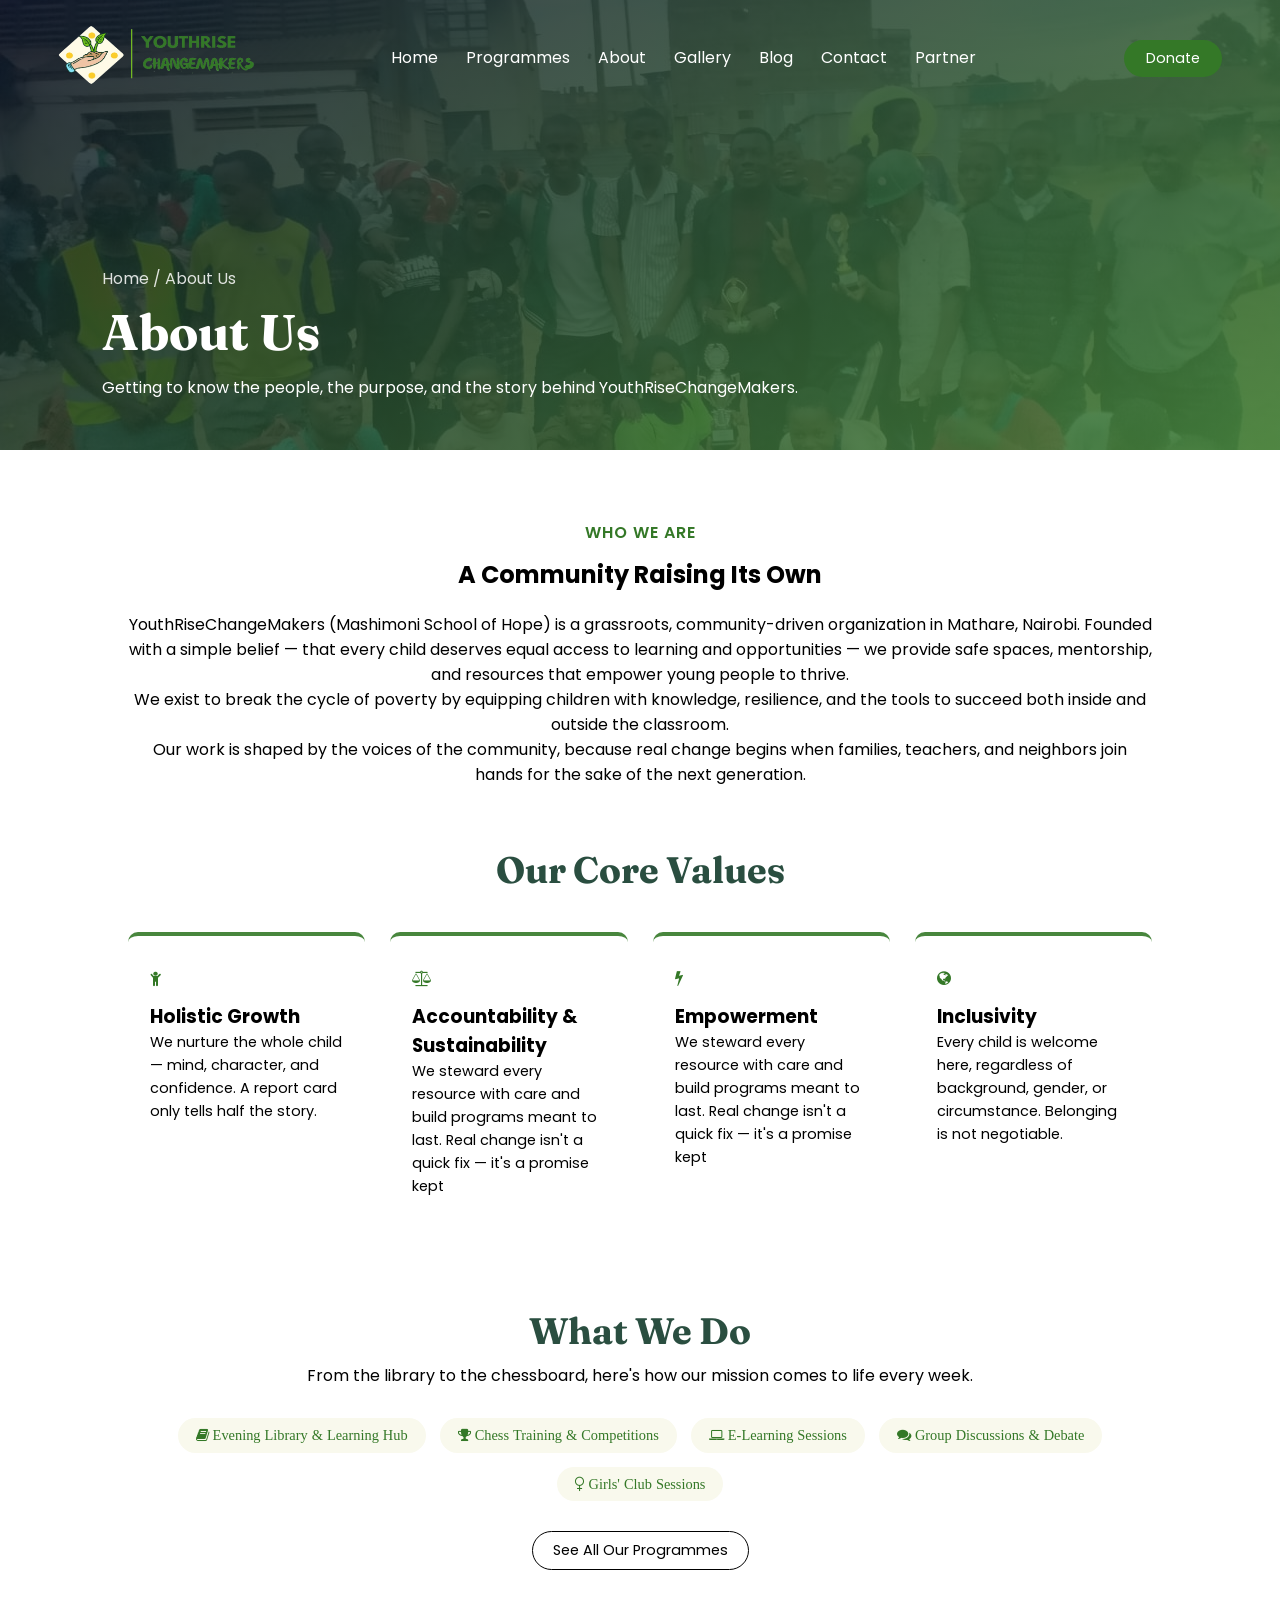
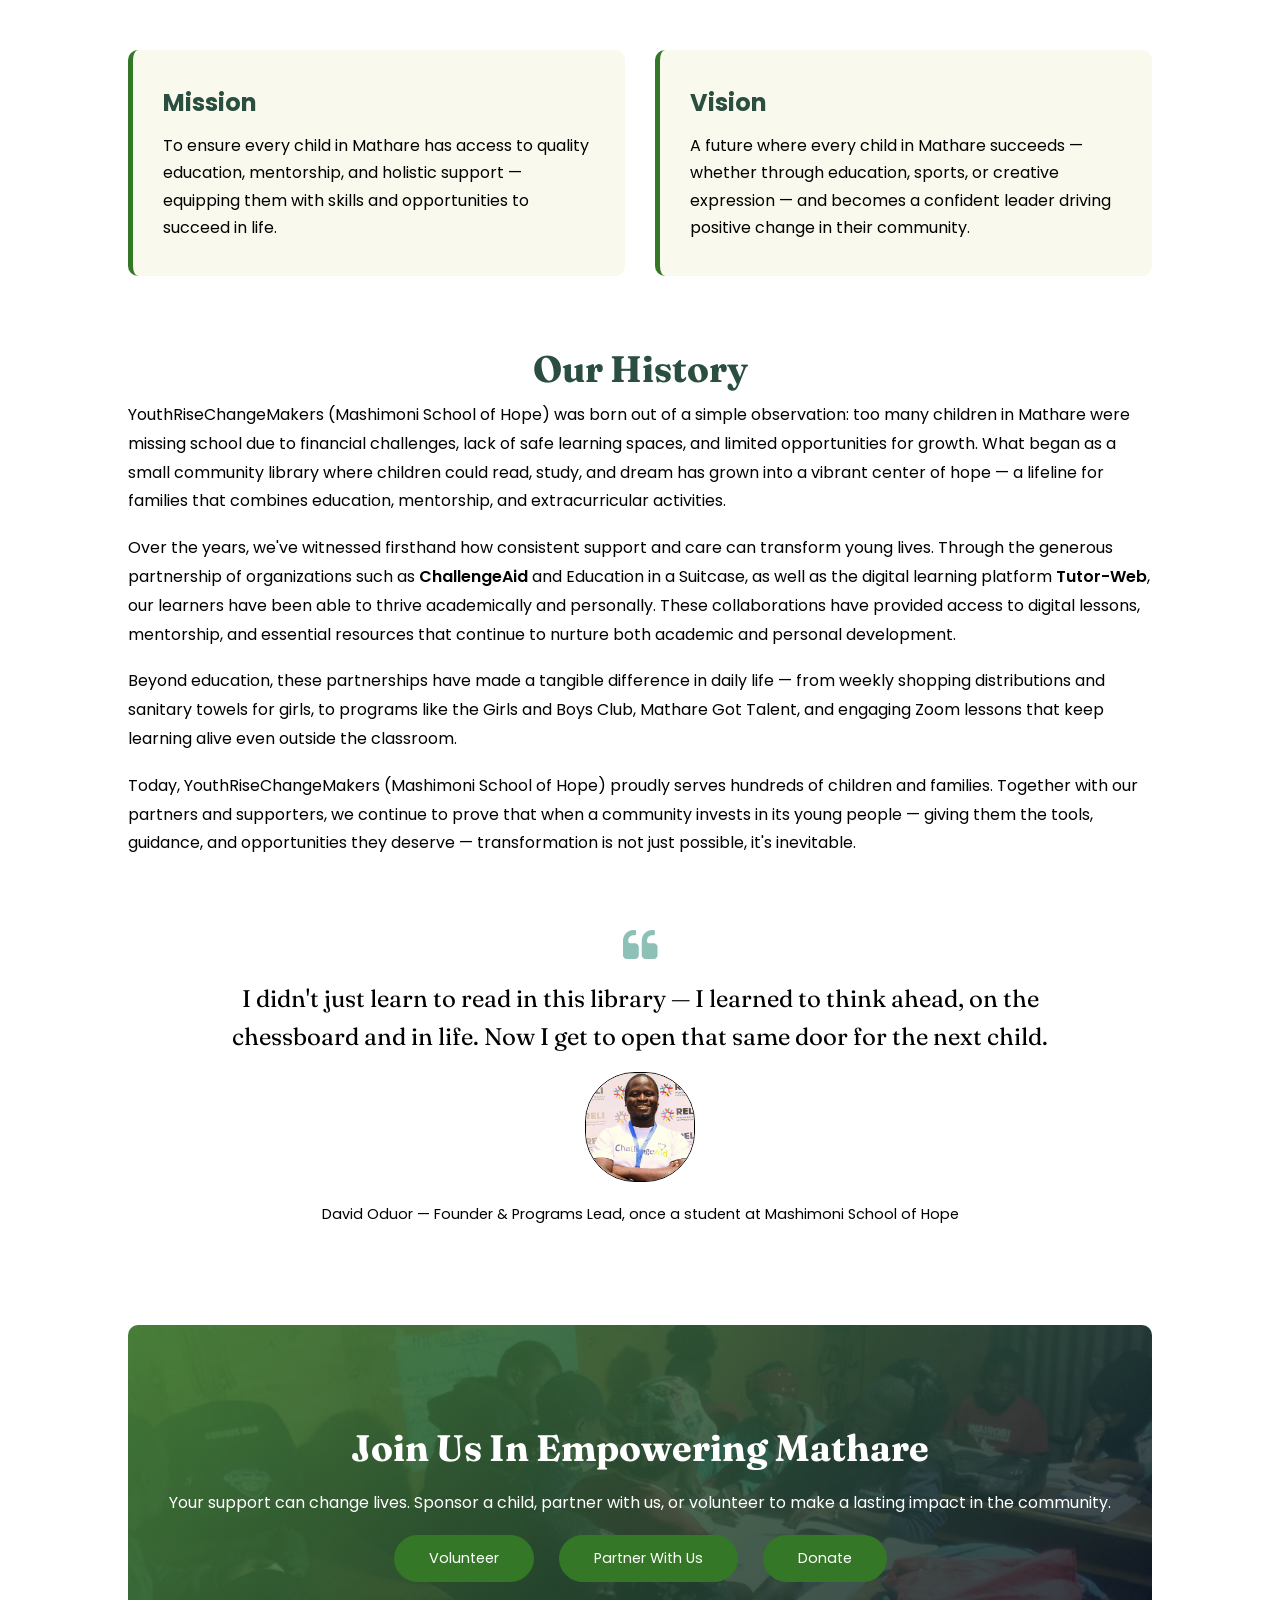
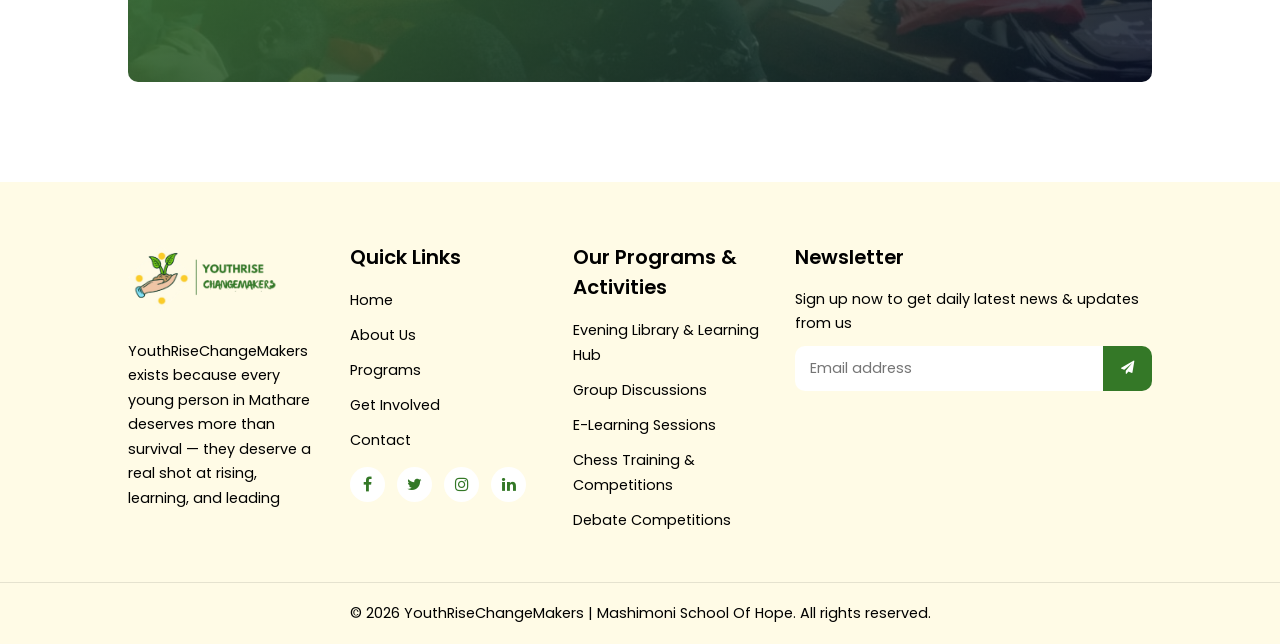
==== commit 13a551a2: "updated the donate file" ====
--- a/about.html
+++ b/about.html
@@ -50,17 +50,19 @@
                 onclick="hideMenu()"
               ></i>
               <ul>
-                <li><a href="#">Home</a></li>
-                <li><a href="#">Programmes</a></li>
+                <li><a href="index.html">Home</a></li>
+                <li><a href="our-programmes.html">Programmes</a></li>
                 <li><a href="about.html">About</a></li>
-                <li><a href="#">Gallery</a></li>
-                <li><a href="#">Blog</a></li>
-                <li><a href="#">Contact</a></li>
-                <li><a href="#">Partner</a></li>
-                <li class="nav-mobile-donate"><a href="#">Donate</a></li>
+                <li><a href="gallery.html">Gallery</a></li>
+                <li><a href="blog.html">Blog</a></li>
+                <li><a href="contact-us.html">Contact</a></li>
+                <li><a href="partner.html">Partner</a></li>
+                <li class="nav-mobile-donate">
+                  <a href="donate.html">Donate</a>
+                </li>
               </ul>
             </div>
-            <a href="#" class="nav-donate-btn">Donate</a>
+            <a href="donate.html" class="nav-donate-btn">Donate</a>
             <i class="fa fa-bars" aria-hidden="true" onclick="showMenu()"></i>
           </nav>
 
--- a/styles.css
+++ b/styles.css
@@ -1,5 +1,6 @@
 @import url("https://fonts.googleapis.com/css2?family=Fraunces:wght@600;700&family=Poppins:ital,wght@0,400;0,500;0,600;0,700;1,300;1,400&display=swap");
 
+/* #region-------- Styles For Entire Screen --------*/
 * {
   margin: 0;
   padding: 0;
@@ -63,26 +64,36 @@
 
 .header {
   min-width: 100%;
+  /*  position: relative; */
 }
 
 section h1 {
   font-family: var(--heading-font);
 }
 
+/* #endregion */
+
 /* #region -------- Nav Styling --------*/
 nav {
   display: flex;
-  padding: 1.2% 6%;
+  padding: 0.8% 4.5%;
   justify-content: space-between;
   align-items: center;
-}
+  position: relative;
+  /* top: 20px;`
+  left: 20px;
+  right: 20px;
+  z-index: 10; */
+  background: rgba(255, 255, 255, 0.9);
+}
+
 nav img {
   width: 200px;
 }
 
 nav .logo-icon {
   /*  width: auto; */
-  height: 100px;
+  height: 90px;
 }
 
 nav .fa {
@@ -163,9 +174,9 @@
   visibility: visible;
 }
 
-/*  */
-
-/*-------- Hero Section Styling --------*/
+/* #endregion */
+
+/* #region -------- Hero Section Styling --------*/
 /* .hero-section, */
 .success-section {
   width: 80%;
@@ -405,12 +416,18 @@
   animation: slideInUp 3s ease-out;
 }
 
-/*-------- Our Services Section ----*/
+/* #endregion  */
+
+/* #region -------- Our Services Section ----*/
 .our-services {
   width: 80%;
   margin: auto;
   padding-top: 0;
   text-align: center;
+}
+
+.our-services h1 {
+  font-size: var(--font-size-hero);
 }
 
 .row-our-services {
@@ -483,17 +500,6 @@
 .our-services-col:nth-child(3) {
   transition-delay: 0.8s;
 }
-
-/* Delay each partner card  */
-/* .partner-col:nth-child(1) {
-  transition-delay: 0s;
-}
-.partner-col:nth-child(2) {
-  transition-delay: 0.4s;
-}
-.partner-col:nth-child(3) {
-  transition-delay: 0.8s;
-} */
 
 /* Delay each impact card */
 .impact-col:nth-child(1) {
@@ -544,49 +550,13 @@
   transition-delay: 0.8s;
 }
 
-/*-------- Our History Section ----*/
-.history-section {
-  width: 100%;
-  padding: 30px 0 50px;
-  min-height: unset;
-  /*  background: linear-gradient(rgba(54, 54, 54, 0.8), rgba(54, 54, 54, 0.8))/* , url(images/mashimoni-campus-together.jpg); */
-  background-repeat: no-repeat;
-  background-position: center center;
-  background-size: cover;
-}
-
-.history-col {
-  flex-basis: 48%;
-  padding: 20px 2px;
-  width: 80%;
-  margin: auto;
-}
-
-.history-title {
-  padding-top: 0;
-  margin-bottom: 5px;
-  font-size: var(--font-size-l);
-}
-
-.history-sub-title {
-  font-size: 18px;
-  font-weight: var(--font-weight-medium);
-  margin-bottom: 5px;
-}
-
-.history-description {
-  text-align: left;
-  margin: auto;
-  font-weight: var(--font-weight-normal);
-  padding: 15px 0 25px;
-  margin: auto;
-  line-height: 1.7;
-}
-
-/*-------- Our Success Section ----*/
+/* #endregion */
+
+/* #region -------- Our Success Section ----*/
 .success-section h1 {
   text-align: center;
   padding-top: 25px;
+  font-size: var(--font-size-hero);
 }
 .success-section p {
   text-align: center;
@@ -627,13 +597,19 @@
   margin: auto;
 }
 
-/*-------- Our Partners Section ----*/
+/* #endregion */
+
+/* #region-------- Our Partners Section ----*/
 .partners-section {
   width: 80%;
   margin: auto;
   text-align: center;
   /* background: linear-gradient(135deg, var(--primary-color)
     , var(--secondary-color-v1)); */
+}
+
+.partners-section h1 {
+  font-size: var(--font-size-hero);
 }
 
 .row-partners {
@@ -717,12 +693,18 @@
   animation-play-state: paused;
 }
 
-/*-------- Our Impact Section  --------*/
+/* #endregion */
+
+/* #region-------- Our Impact Section  --------*/
 .impact-section {
   width: 80%;
   margin: auto;
   text-align: center;
   padding: 60px 0 0;
+}
+
+.impact-section h1 {
+  font-size: var(--font-size-hero);
 }
 
 .row-impact {
@@ -765,12 +747,19 @@
   color: var(--white-color);
 }
 
-/*-------- Our Team Section  --------*/
+/* #endregion */
+
+/* #region-------- Our Team Section  --------*/
+
 .team-section {
   width: 80%;
   margin: auto;
   text-align: center;
   padding: 40px 0 0;
+}
+
+.team-section h1 {
+  font-size: var(--font-size-hero);
 }
 
 .team-into,
@@ -970,7 +959,9 @@
   color: var(--dark-color);
 }
 
-/*-------- CTA Section  --------*/
+/* #endregion */
+
+/* #region-------- CTA Section  --------*/
 .cta-section {
   width: 80%;
   margin: 100px auto;
@@ -1019,7 +1010,9 @@
   background: #24541b;
 }
 
-/*-------- Footer Section  --------*/
+/* #endregion */
+
+/* #region-------- Footer Section  --------*/
 .footer {
   width: 100%;
   background: var(--tertiary-color);
@@ -1155,7 +1148,9 @@
   height: 75vh;
 }
 
-/*-------- Our Programmes --------*/
+/* #endregion */
+
+/* #region-------- Our Programmes --------*/
 .programmes-page .programmes-banner {
   position: relative;
   overflow: hidden;
@@ -1317,11 +1312,16 @@
   margin-bottom: 10px;
 }
 
-.progamme-badges {
+.programme-badges {
   display: flex;
   flex-wrap: wrap;
   gap: 5px;
   margin-bottom: 0;
+  /* justify-content: center; */
+}
+
+.what-we-do-section .programme-badges {
+  justify-content: center;
 }
 
 .programme-badge {
@@ -1384,7 +1384,9 @@
   font-size: var(--font-size-s);
 }
 
-/*-------- About Us --------*/
+/* #endregion */
+
+/* #region -------- About Us --------*/
 .programmes-page .about-banner {
   position: relative;
   overflow: hidden;
@@ -1608,7 +1610,822 @@
   transform: translateY(0);
 }
 
-/*-------- Responsive Mobile --------*/
+/* #endregion */
+
+/* #region ---- Contact Trust Strip ----*/
+.programmes-page .contact-banner {
+  background-image:
+    linear-gradient(
+      150deg,
+      var(--image-hover-color),
+      var(--footer-hover-color)
+    ),
+    url(images/students-holding-books.jpeg);
+  background-position: center 40%;
+}
+.contact-trust-strip {
+  width: 80%;
+  margin: 0 auto 60px;
+  display: flex;
+  flex-wrap: wrap;
+  justify-content: center;
+  gap: 12px;
+}
+
+.trust-badge {
+  background: var(--light-color-v1);
+  color: var(--primary-color-v2);
+  border-radius: var(--border-radius-s);
+  padding: 8px 18px;
+  font-size: var(--font-size-s);
+  display: inline-flex;
+  align-items: center;
+  gap: 8px;
+}
+
+/*--- Contact Info Cards ---*/
+.contact-info-section {
+  width: 80%;
+  margin: 0 auto 70px;
+}
+
+.contact-info-grid {
+  display: grid;
+  grid-template-columns: repeat(auto-fit, minmax(220px, 1fr));
+  gap: 25px;
+}
+
+.contact-info-card {
+  background: var(--white-color);
+  border-left: 4px solid var(--primary-color-v1);
+  border-radius: var(--border-radius-xs);
+  box-shadow: 1px 4px 15px var(--box-shadow-color);
+  padding: 28px 22px;
+  text-align: left;
+}
+
+.contact-info-card i {
+  font-size: var(--font-size-l);
+  color: var(--primary-color);
+  margin-bottom: 12px;
+}
+
+.contact-info-card h3 {
+  font-family: var(--heading-font);
+  font-size: var(--font-size-m);
+  color: var(--primary-color-v2);
+  margin-bottom: 8px;
+}
+
+.contact-info-card p {
+  color: var(--dark-color);
+  font-size: var(--font-size-s);
+  margin: 2px 0;
+  overflow-wrap: break-word;
+  word-break: break-word;
+}
+
+.contact-info-card-highlight {
+  background: var(--light-color-v2);
+  border-top-color: var(--secondary-color);
+}
+
+/*--- Map ---*/
+.contact-map-section {
+  width: 80%;
+  margin: 0 auto 70px;
+  text-align: center;
+}
+
+.contact-map-section iframe {
+  width: 100%;
+  border-radius: var(--border-radius-xs);
+}
+
+/*--- Contact Form ---*/
+.contact-form-section {
+  width: 80%;
+  margin: 0 auto 80px;
+}
+
+.contact-form-heading {
+  text-align: center;
+  margin-bottom: 30px;
+}
+
+.contact-form-heading h2 {
+  font-family: var(--heading-font);
+  font-size: var(--font-size-xl);
+  color: var(--primary-color-v2);
+}
+
+.contact-form {
+  display: flex;
+  flex-direction: column;
+  gap: 16px;
+}
+
+.contact-form-row {
+  display: grid;
+  grid-template-columns: 1fr 1fr;
+}
+
+.contact-form input,
+.contact-form select,
+.contact-form textarea {
+  width: 100%;
+  padding: 12px 18px;
+  border: 1px solid var(--light-color-v2);
+  border-radius: var(--border-radius-xs);
+  font-family: var(--body-font);
+  font-size: var(--font-size-s);
+}
+
+.contact-form textarea {
+  resize: vertical;
+}
+
+.contact-form button {
+  align-items: flex-start;
+}
+
+@media (max-width: 600px) {
+  .contact-form-row {
+    grid-template-columns: 1fr;
+  }
+}
+
+/*--- Partners Strip ---*/
+.contact-partners-section {
+  text-align: center;
+  margin-bottom: 70px;
+}
+
+.contact-partners-label {
+  color: var(--dark-color);
+  font-size: var(--font-size-s);
+  text-transform: uppercase;
+  /*  letter-spacing: 1px; */
+  margin-bottom: 12px;
+}
+
+.contact-partners-row {
+  display: flex;
+  flex-wrap: wrap;
+  justify-content: center;
+  gap: 24px;
+  font-weight: var(--font-weight-medium);
+}
+
+.contact-partners-row a {
+  color: var(--dark-color);
+  text-decoration: none;
+  border-bottom: 2px solid transparent;
+}
+
+.contact-partners-row a:hover {
+  border-bottom-color: var(--primary-color);
+}
+
+/*--- FAQ ---*/
+.contact-faq-section {
+  width: 80%;
+  margin: 0 auto 80px;
+  text-align: center;
+}
+
+.contact-faq-section h2 {
+  font-family: var(--heading-font);
+  font-size: var(--font-size-xxl);
+  color: var(--primary-color-v2);
+  margin-bottom: 30px;
+}
+
+.contact-faq-list {
+  display: flex;
+  flex-direction: column;
+  gap: 12px;
+  text-align: left;
+}
+
+.contact-faq-item {
+  border: 1px solid var(--light-color-v2);
+  border-radius: var(--border-radius-xs);
+  padding: 16px 20px;
+}
+
+.contact-faq-item summary {
+  cursor: pointer;
+  font-weight: var(--font-weight-medium);
+  font-size: var(--font-size-n);
+  color: var(--primary-color-v2);
+  list-style: none;
+}
+
+.contact-faq-item summary::-webkit-details-marker {
+  display: none;
+}
+
+.contact-faq-item summary::after {
+  content: "+";
+  float: right;
+  color: var(--primary-color);
+}
+
+.contact-faq-item[open] summary::after {
+  content: "-";
+}
+
+.contact-faq-item p {
+  margin-top: 12px;
+  color: var(--dark-color);
+  line-height: 1.7;
+  font-size: var(--font-size-s);
+}
+
+/* #endregion */
+
+/* #region -------- Blog Page --------*/
+.programmes-page .blog-banner {
+  background-image:
+    linear-gradient(
+      150deg,
+      var(--image-hover-color),
+      var(--footer-hover-color)
+    ),
+    url(images/Life-Skills-session.jpeg);
+  background-position: center 40%;
+}
+.blog-grid {
+  width: 80%;
+  margin: 40px auto 80px;
+  display: grid;
+  grid-template-columns: repeat(auto-fit, minmax(320px, 1fr));
+  gap: 40px;
+}
+
+.blog-card {
+  background: var(--white-color);
+  border-radius: var(--border-radius-xs);
+  overflow: hidden;
+  box-shadow: 0 4px 15px var(--box-shadow-color);
+  display: flex;
+  flex-direction: column;
+  transition:
+    tranform 0.3s ease,
+    box-shadow 0.3s ease;
+}
+
+.blog-card:hover {
+  transform: translateY(-6px);
+  box-shadow: 0 8px 25px var(--box-shadow-color);
+}
+
+.blog-card-image {
+  width: 100%;
+  aspect-ratio: 16/10;
+  object-fit: cover;
+}
+
+.blog-card-body {
+  padding: 24px;
+  display: flex;
+  flex-direction: column;
+  flex: 1;
+}
+
+.blog-card-meta {
+  display: flex;
+  align-items: center;
+  gap: 12px;
+  margin-bottom: 10px;
+}
+
+.blog-card-category {
+  background: var(--light-color-v1);
+  color: var(--primary-color-v2);
+  font-size: var(--font-size-s);
+  font-weight: var(--font-weight-semibold);
+  padding: 4px 14px;
+  border-radius: var(--border-radius-s);
+  border: 1px solid var(--dark-color);
+  text-transform: uppercase;
+  letter-spacing: 0.5px;
+}
+
+.blog-card-date {
+  color: var(--dark-color);
+  font-size: var(--font-size-s);
+}
+
+.blog-card-title {
+  font-family: var(--heading-font);
+  font-size: var(--font-size-m);
+  margin-bottom: 12px;
+  line-height: 1.4;
+}
+
+.blog-card-title a {
+  color: var(--dark-color);
+  text-decoration: none;
+}
+
+.blog-card-title a:hover {
+  color: var(--primary-color);
+}
+
+.blog-card-excerpt {
+  color: var(--dark-color);
+  font-size: var(--font-size-s);
+  line-height: 1.6;
+  margin-bottom: 18px;
+  flex: 1;
+}
+
+.blog-card .read-more-btn {
+  align-self: flex-start;
+  text-decoration: none;
+}
+
+/*-- Blog Article Page --*/
+.blog-article-section {
+  width: 70%;
+  margin: 0 auto 60px;
+}
+
+.blog-article-meta {
+  display: flex;
+  align-items: center;
+  gap: 14px;
+  margin-bottom: 16px;
+}
+
+.blog-article-section h1 {
+  font-family: var(--heading-font);
+  font-size: var(--font-size-xxl);
+  outline-color: var(--primary-color-v2);
+  line-height: 1.3;
+  margin-bottom: 25px;
+}
+
+.blog-article-hero-image {
+  width: 100%;
+  border-radius: var(--border-radius-xs);
+  aspect-ratio: 16/9;
+  object-fit: cover;
+  margin-bottom: 35px;
+}
+
+.blog-article-body p {
+  color: var(--dark-color);
+  line-height: 1.8;
+  margin-bottom: 18px;
+}
+
+.blog-article-body strong {
+  color: var(--primary-color-v2);
+}
+
+.blog-article-tags {
+  display: flex;
+  flex-wrap: wrap;
+  gap: 10px;
+  margin-top: 30px;
+  padding-top: 25px;
+  border-top: 1px solid var(--light-color-v2);
+}
+
+.blog-tag {
+  background: var(--light-color-v1);
+  color: var(--primary-color-v2);
+  font-size: var(--font-size-s);
+  padding: 6px 16px;
+  border-radius: var(--border-radius-s);
+}
+
+.blog-back-link {
+  display: inline-block;
+  margin-bottom: 25px;
+  color: var(--dark-color);
+  text-decoration: none;
+  font-size: var(--font-size-s);
+}
+
+.blog-back-link:hover {
+  color: var(--primary-color);
+}
+
+.blog-contact-callout {
+  background: var(--light-color-v1);
+  border-left: 4px solid var(--primary-color-v1);
+  border-radius: var(--border-radius-xs);
+  padding: 24px 26px;
+  margin: 30px 0;
+}
+
+.blog-contact-callout h3 {
+  font-family: var(--heading-font);
+  color: var(--primary-color-v2);
+  margin-bottom: 10px;
+}
+
+.blog-contact-callout p {
+  margin-bottom: 10px;
+  color: var(--dark-color);
+}
+
+/* #endregion */
+
+/* #region-------- Gallery Page --------*/
+.gallery-grid {
+  width: 85%;
+  margin: 20px auto 80px;
+  columns: 3 300px;
+  column-gap: 24px;
+}
+
+.gallery-item {
+  position: relative;
+  break-inside: avoid;
+  margin-bottom: 24px;
+  border-radius: var(--border-radius-xs);
+  overflow: hidden;
+  box-shadow: 0 4px 15px var(--box-shadow-color);
+  cursor: pointer;
+}
+
+.gallery-item img {
+  width: 100%;
+  display: block;
+  transition: transform 0.3s ease;
+}
+
+.gallery-item:hover img {
+  transform: scale(1.06);
+}
+
+.gallery-item-overlay {
+  position: absolute;
+  inset: 0;
+  background: var(--image-hover-color);
+  color: var(--white-color);
+  display: flex;
+  align-items: center;
+  justify-content: center;
+  font-size: var(--font-size-xl);
+  opacity: 0;
+  transition: opacity 0.3s ease;
+}
+
+.gallery-item:hover .gallery-item-overlay {
+  opacity: 1;
+}
+
+.photo-modal-overlay {
+  position: fixed;
+  top: 0;
+  left: 0;
+  width: 100%;
+  height: 100%;
+  background: var(--box-shadow-color);
+  backdrop-filter: blur(5px);
+  -webkit-backdrop-filter: blur(5px);
+  display: flex;
+  align-items: center;
+  justify-content: center;
+  opacity: 0;
+  visibility: hidden;
+  transition: 0.3s;
+  z-index: 1001;
+  padding: 20px;
+}
+
+.photo-modal-overlay.active {
+  opacity: 1;
+  visibility: visible;
+}
+
+.photo-modal {
+  position: relative;
+  width: 100%;
+  max-width: 650px;
+}
+
+.photo-modal img {
+  width: 100%;
+  border-radius: var(--border-radius-xs);
+  display: block;
+  max-height: 75vh;
+  object-fit: contain;
+  margin: 0 auto;
+}
+
+.photo-modal-caption {
+  color: var(--white-color);
+  text-align: center;
+  margin-top: 14px;
+  font-size: var(--font-size-s);
+}
+
+.photo-modal-close {
+  position: absolute;
+  top: -36px;
+  right: 0;
+  font-size: var(--font-size-xl);
+  color: var(--white-color);
+  cursor: pointer;
+}
+
+/* #endregion */
+
+/* #region-------- Partner Page --------*/
+.programmes-page .partner-banner {
+  background-image:
+    linear-gradient(
+      150deg,
+      var(--image-hover-color),
+      var(--footer-hover-color)
+    ),
+    url(images/Life-skills-session-v2.jpeg);
+  background-position: center 35%;
+}
+.partner-cards-section {
+  width: 80%;
+  margin: 40px auto 80px;
+  text-align: center;
+}
+
+.partner-cards-section h2 {
+  font-family: var(--heading-font);
+  font-size: var(--font-size-xxl);
+  color: var(--primary-color-v2);
+  margin-bottom: 40px;
+}
+
+.partner-cards-grid {
+  display: grid;
+  grid-template-columns: repeat(3, 1fr);
+  gap: 25px;
+  align-items: stretch;
+}
+
+.partner-card {
+  background: var(--light-color-v1);
+  border-left: 3px solid var(--primary-color-v1);
+  border-radius: var(--border-radius-xs);
+  box-shadow: 1 4px 15px var(--box-shadow-color);
+  padding: 18px 22px;
+  text-align: left;
+  display: flex;
+  flex-direction: column;
+}
+
+.partner-card h3 {
+  font-family: var(--heading-font);
+  font-size: var(--font-size-m);
+  color: var(--primary-color-v2);
+  margin-bottom: 10px;
+}
+
+.partner-card p {
+  color: var(--dark-color);
+  font-size: var(--font-size-s);
+  line-height: 1.6;
+  flex-grow: 1;
+  margin-bottom: 10px;
+}
+
+.partner-card .read-more-btn {
+  align-self: flex-start;
+  text-decoration: none;
+}
+
+.partner-card-logo {
+  width: 130px;
+  height: 60px;
+  object-fit: contain;
+  margin-bottom: 0;
+}
+
+/*--- Partnering Process---*/
+.partner-process-section {
+  width: 80%;
+  margin: 0 auto 80px;
+  text-align: center;
+}
+
+.partner-process-section h2 {
+  font-family: var(--heading-font);
+  font-size: var(--font-size-xxl);
+  color: var(--primary-color-v2);
+  margin-bottom: 10px;
+}
+
+.process-intro {
+  color: var(--dark-color);
+  margin-bottom: 40px;
+}
+
+.process-steps {
+  display: grid;
+  grid-template-columns: repeat(4, 1fr);
+  gap: 25px;
+  margin-bottom: 40px;
+}
+
+.process-step {
+  background: var(--white-color);
+  border-right: var(--border-radius-xs);
+  box-shadow: 1 4px 15px var(--box-shadow-color);
+  padding: 30px 20px;
+  text-align: left;
+}
+
+.process-step-number {
+  display: flex;
+  align-items: center;
+  justify-content: center;
+  width: 36px;
+  height: 36px;
+  border-radius: var(--border-radius-l);
+  color: var(--white-color);
+  background: var(--primary-color);
+  font-family: var(--heading-font);
+  font-size: var(--font-size-m);
+  font-weight: var(--font-weight-semibold);
+  margin-bottom: 16px;
+}
+
+.process-step h3 {
+  font-family: var(--heading-font);
+  font-size: var(--font-size-m);
+  color: var(--primary-color-v2);
+  margin-bottom: 8px;
+}
+
+.process-step p {
+  color: var(--dark-color);
+  font-size: var(--font-size-s);
+  line-height: 1.6;
+}
+
+.process-whatsapp-btn {
+  display: inline-flex;
+  align-items: center;
+  gap: 8px;
+}
+
+/* #endregion */
+
+/* #region-------- Donate Page --------*/
+.impact-stats-section {
+  margin: 40px auto 60px;
+  width: 80%;
+  text-align: center;
+}
+
+.impact-stats-section h2 {
+  font-family: var(--heading-font);
+  font-size: var(--font-size-xxl);
+  color: var(--primary-color);
+  margin-bottom: 15px;
+}
+
+.impact-stats-grid {
+  display: grid;
+  grid-template-columns: repeat(3, 1fr);
+  gap: 20px;
+  margin-top: 30px;
+}
+
+.impact-stat-card {
+  background: var(--light-color-v1);
+  border-radius: var(--border-radius-xs);
+  padding: 30px 20px;
+  text-align: left;
+}
+
+.impact-stat-card h3 {
+  font-family: var(--heading-font);
+  color: var(--primary-color);
+  font-size: var(--font-size-l);
+  margin: 8px 0 8px;
+}
+
+.donate-form-section {
+  padding: 60px 8%;
+  text-align: center;
+}
+
+.donate-amount-grid {
+  display: flex;
+  justify-content: center;
+  gap: 12px;
+  flex-wrap: wrap;
+  margin: 25px 0 15px;
+}
+
+.amount-btn {
+  padding: 12px 28px;
+  border: 1px solid var(--primary-color);
+  background: var(--white-color);
+  color: var(--primary-color);
+  border-radius: var(--border-radius-s);
+  font-size: var(--font-size-n);
+  cursor: pointer;
+  transition: 0.3s;
+  font-family: var(--heading-font);
+}
+
+.amount-btn.active,
+.amount-btn:hover {
+  background: var(--primary-color);
+  color: var(--white-color);
+}
+
+.donate-custom-row input {
+  padding: 10px 16px;
+  border: 1px solid var(--light-color-v2);
+  border-radius: var(--border-radius-s);
+  font-size: var(--font-size-n);
+  width: 240px;
+  max-width: 90%;
+}
+
+.donate-selected-text {
+  font-weight: var(--font-weight-medium);
+  color: var(--primary-color-v2);
+  min-height: 24px;
+  margin: 10px 0 30px;
+}
+
+.payment-methods-grid {
+  display: grid;
+  grid-template-columns: repeat(2, 1fr);
+  gap: 20px;
+  max-width: 600px;
+  margin: 0 auto;
+}
+
+.payment-method-card {
+  background: var(--light-color-v1);
+  border-radius: var(--border-radius-xs);
+  padding: 25px 20px;
+}
+
+.payment-method-card .fa {
+  font-size: var(--font-size-xxl);
+  color: var(--primary-color);
+  margin-bottom: 13px;
+}
+
+.payment-method-card h3 {
+  margin-bottom: 10px;
+}
+
+.payment-method-card p {
+  margin-bottom: 12px;
+}
+
+.payment-method-card .read-more-btn {
+  text-decoration: none;
+}
+
+.sponser-section {
+  padding: 60px 8%;
+}
+
+.sponser-card {
+  background: var(--primary-color-v2);
+  color: var(--white-color);
+  border-radius: var(--border-radius-xs);
+  padding: 50px;
+  text-align: center;
+}
+
+.sponser-card .section-eyebrow {
+  color: var(--secondary-color);
+}
+
+.sponser-card h2 {
+  font-family: var(--heading-font);
+  margin: 10px 0 15px;
+}
+
+.sponser-card p {
+  margin-bottom: 15px;
+}
+
+@media screen and (max-width: 768px) {
+  .impact-stats-grid,
+  .payment-methods-grid {
+    grid-template-columns: 1fr;
+  }
+}
+
+/* #endregion */
+
+/* #region -------- Responsive Mobile --------*/
 @media screen and (max-width: 700px) {
   /*---- Nav ----*/
   .nav-links {
@@ -1673,6 +2490,10 @@
     background-position: center;
   }
 
+  .hero-content .hero-sub-title {
+    font-size: 38px;
+  }
+
   .desktop-only-first {
     display: none;
   }
@@ -1685,29 +2506,7 @@
     display: none;
   }
 
-  /* .hero-section{
-        padding: 0 6%;
-        min-height: 80vh;
-        background-position: left;
-    }
-
-    .hero-content{
-        max-width: 100%;
-        
-    }
-
-    .hero-content .hero-title{
-        font-size: var(--font-size-l);
-    }
-
-    .hero-content .hero-sub-title{
-        font-size: var(--font-size-xxl);
-        padding-bottom: 10px;
-    } */
-
-  /* .hero-content .hero-buttons,  */
   .success-section .hero-buttons {
-    /* flex-direction: column; */
     gap: 15px;
     width: 100%;
     justify-content: left;
@@ -1715,11 +2514,16 @@
     flex-wrap: nowrap;
   }
 
-  .hero-content .hero-btn,
+  .hero-content .hero-btn {
+    width: auto;
+    text-align: center;
+    padding: 12px 30px;
+  }
+
   .success-section .hero-btn {
     width: auto;
     text-align: center;
-    padding: 12px 30px;
+    padding: 12px 20px;
   }
 
   /*----- Mobile Animation -----*/
@@ -1738,12 +2542,19 @@
     padding-top: 10px;
   }
 
+  .our-services h1 {
+    font-size: var(--font-size-xxl);
+  }
+
   .row-our-services {
     flex-direction: column;
     gap: 20px;
   }
 
   /*-------- Our Success --------*/
+  .success-section h1 {
+    font-size: var(--font-size-xxl);
+  }
   .row-success {
     flex-direction: column;
     gap: 20px;
@@ -1772,6 +2583,10 @@
   }
 
   /*-------- Our Partners --------*/
+  .partners-section h1 {
+    font-size: var(--font-size-xxl);
+  }
+
   .row-partners {
     flex-direction: row;
     gap: 20px;
@@ -1825,6 +2640,10 @@
     width: 90%;
   }
 
+  .team-section h1 {
+    font-size: var(--font-size-xxl);
+  }
+
   .team-col,
   .featured-col {
     flex-basis: 100%;
@@ -1836,6 +2655,7 @@
     width: fit-content;
     margin: 0 auto 10px;
   }
+
   /*-------- Our Impact --------*/
   .impact-section {
     width: 90%;
@@ -1888,6 +2708,7 @@
     flex-direction: column;
     /* align-items: center; */
   }
+
   /*----- About Page -----*/
   .about-intro-section {
     text-align: left;
@@ -1909,9 +2730,58 @@
   .core-values-grid {
     grid-template-columns: 1fr;
   }
-}
-
-/*-------- Tablet Styling --------*/
+
+  /*--- Blog Page ---*/
+  .blog-grid {
+    width: 90%;
+    grid-template-columns: 1fr;
+  }
+
+  .blog-article-section {
+    width: 90%;
+  }
+
+  .blog-article-section h1 {
+    font-size: var(--font-size-l);
+    overflow-wrap: break-word;
+    word-break: break-word;
+  }
+
+  /*-------- Gallery Page --------*/
+  .gallery-grid {
+    columns: 1;
+    width: 90%;
+  }
+
+  /*-------- Partner Page --------*/
+  .partner-cards-section {
+    width: 90%;
+  }
+  .partner-cards-grid {
+    grid-template-columns: 1fr;
+  }
+
+  .process-steps {
+    grid-template-columns: 1fr;
+  }
+
+  /*-------- Donate Page --------*/
+  .programmes-page .banner-content h1 {
+    font-size: var(--font-size-xxl);
+  }
+  .impact-stats-grid,
+  .payment-methods-grid {
+    grid-template-columns: 1fr;
+  }
+
+  .sponser-card {
+    padding: 45px 15px;
+  }
+}
+
+/*  #endregion */
+
+/*  #region-------- Tablet Styling --------*/
 @media screen and (min-width: 701px) and (max-width: 1024px) {
   /*----- Nav Styling -----*/
   .nav-links {
@@ -1971,18 +2841,6 @@
   }
 
   /*-------- Hero Styling --------*/
-  /* .hero-col .hero-title{
-        font-size: var(--font-size-m);
-    }
-
-    .hero-section{
-        width: 90%;
-    }
-
-   .hero-col .description{
-    font-size: var(--font-size-s);
-    } */
-
   .hero-content .hero-title {
     font-size: var(--font-size-m);
   }
@@ -2017,10 +2875,6 @@
   .desktop-only-second {
     display: none;
   }
-
-  /*  .desktop-only-third{
-        display: none;
-    } */
 
   /*-------- Our Services --------*/
   .row-our-services {
@@ -2121,4 +2975,24 @@
   .core-values-grid {
     grid-template-columns: repeat(2, 1fr);
   }
-}
+
+  /*-------- Gallery Page --------*/
+  .gallery-grid {
+    columns: 2;
+  }
+  /*-------- Partner Page --------*/
+  .partner-cards-grid {
+    grid-template-columns: repeat(2, 1fr);
+  }
+
+  .process-steps {
+    grid-template-columns: repeat(2, 1fr);
+  }
+
+  /*-------- Donate Page --------*/
+  .programmes-page .banner-content h1 {
+    font-size: var(--font-size-hero);
+  }
+}
+
+/* #endregion */
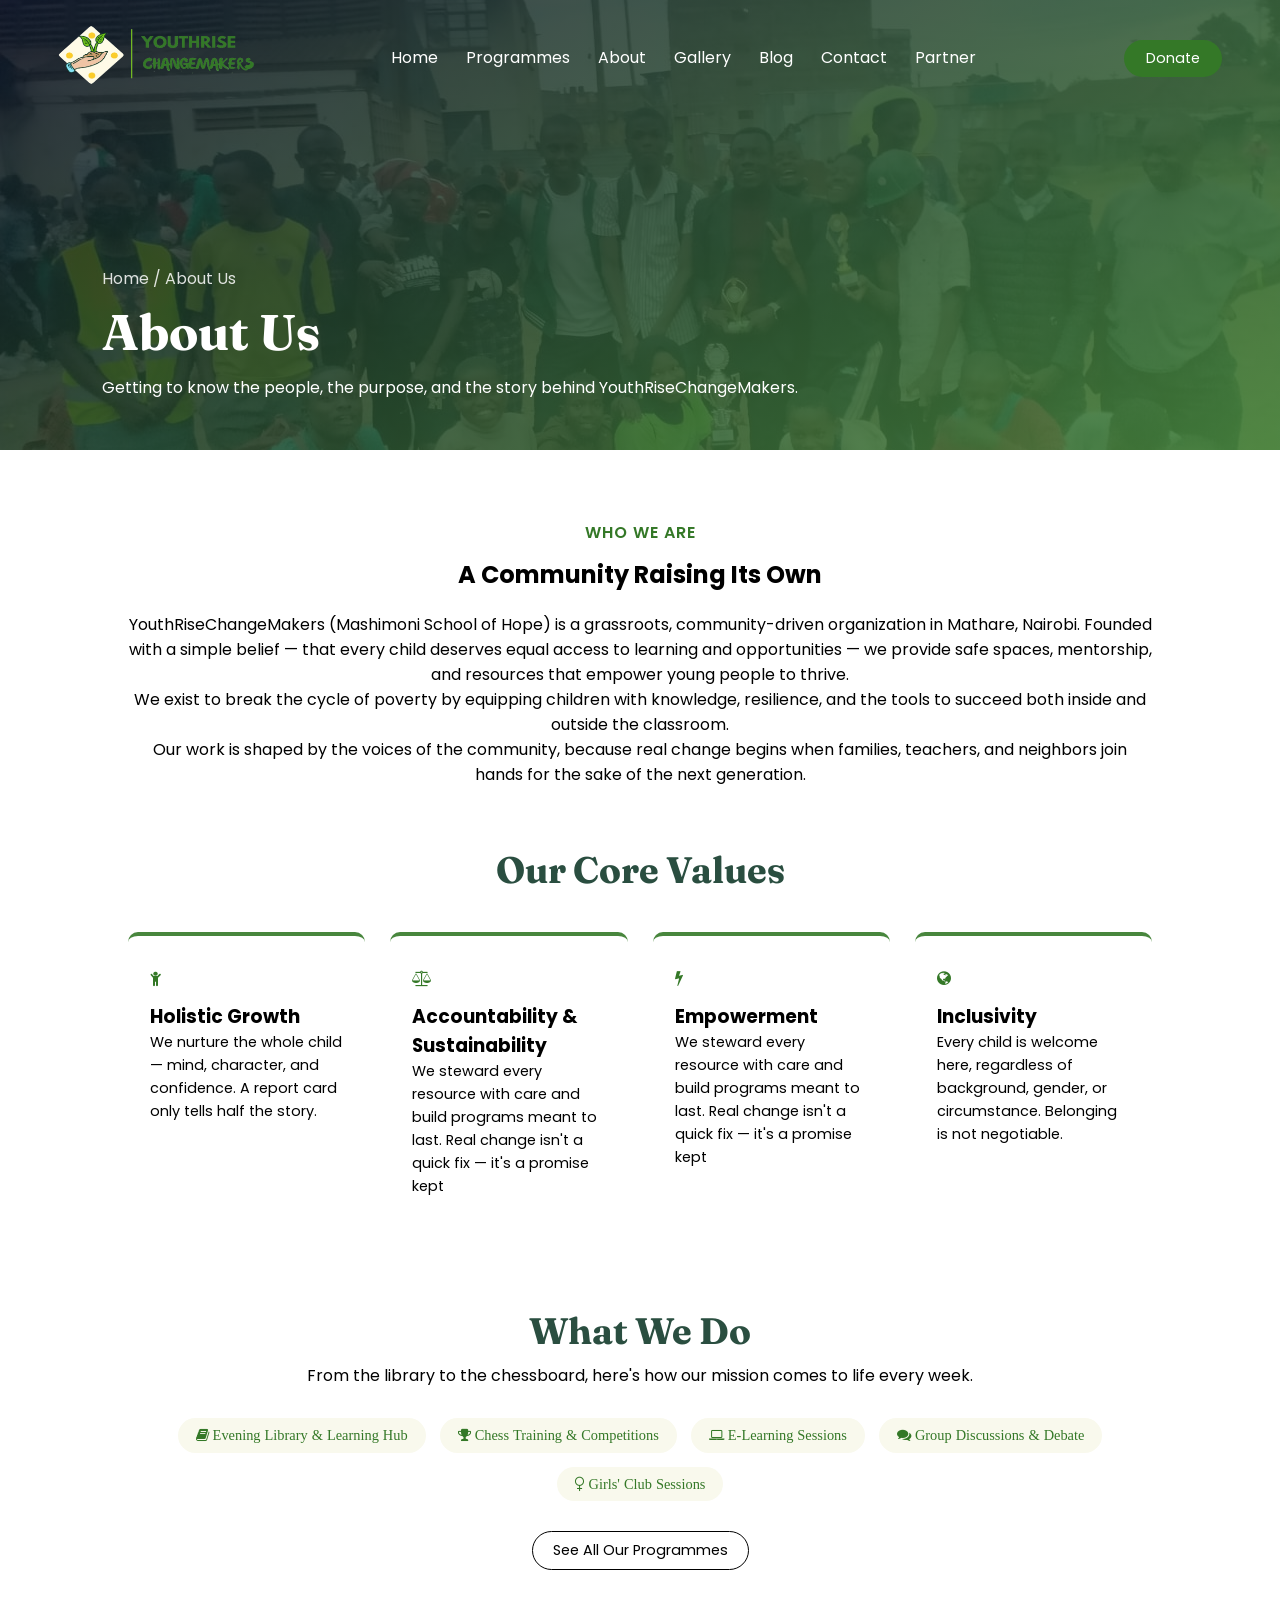
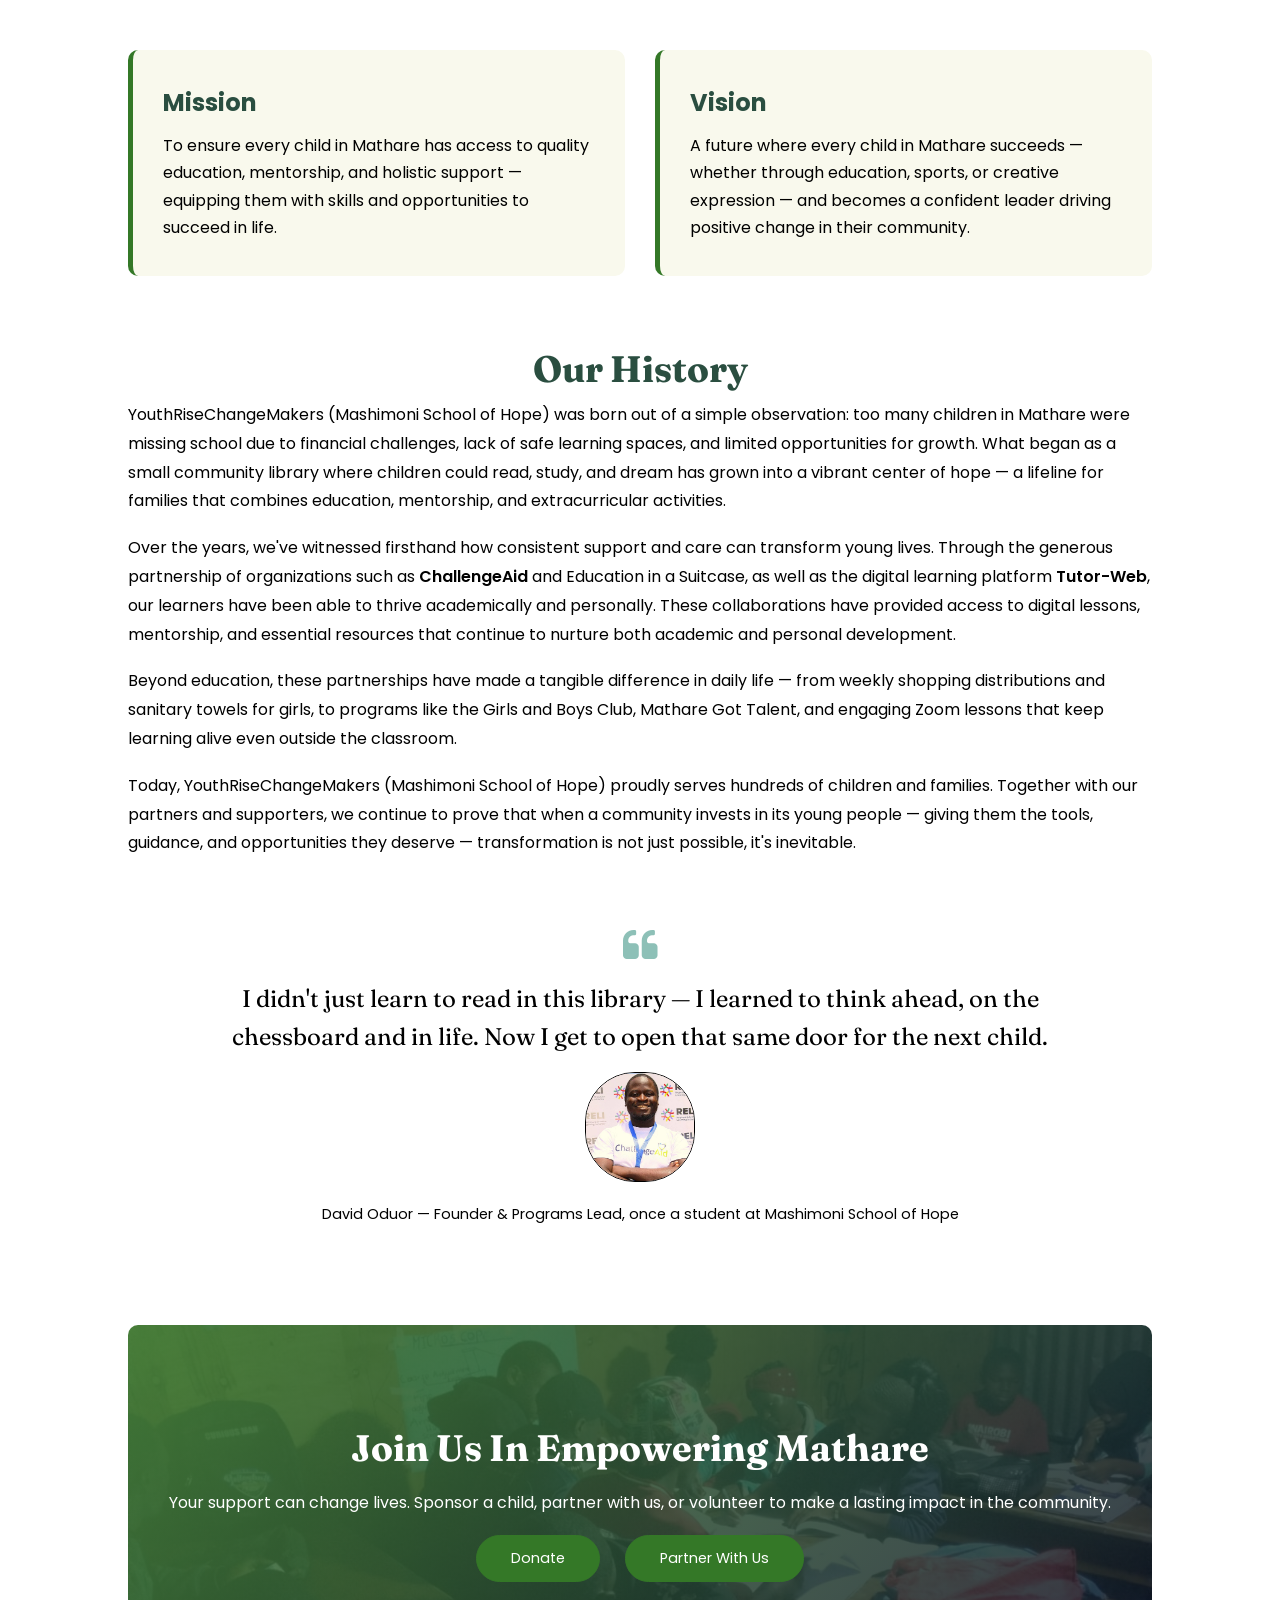
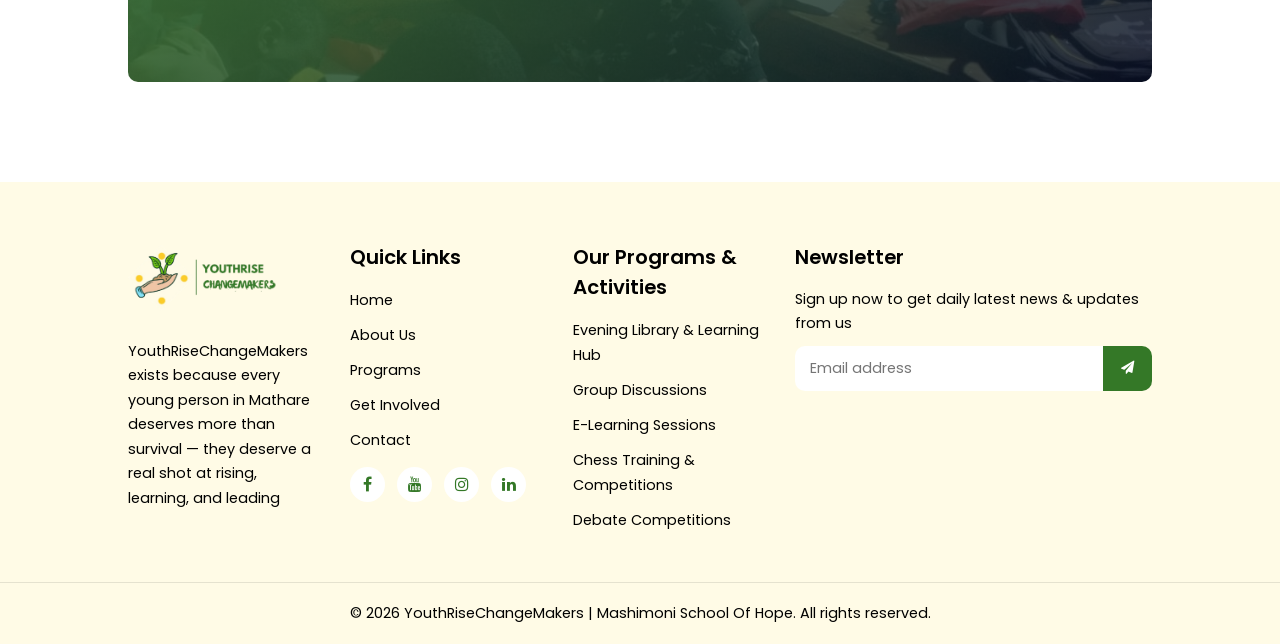
==== commit a6e12256: "updated landing page" ====
--- a/about.html
+++ b/about.html
@@ -276,9 +276,8 @@
         </p>
 
         <div class="cta-buttons fade-up">
-          <a href="#" class="hero-btn cta-btn">Volunteer</a>
-          <a href="#" class="hero-btn cta-btn">Partner With Us</a>
-          <a href="#" class="hero-btn cta-btn">Donate</a>
+          <a href="donate.html" class="hero-btn cta-btn">Donate</a>
+          <a href="partner.html" class="hero-btn cta-btn">Partner With Us</a>
         </div>
       </section>
 
@@ -301,40 +300,47 @@
           <div class="footer-col">
             <h2>Quick Links</h2>
             <ul>
-              <li><a href="#">Home</a></li>
-              <li><a href="#">About Us</a></li>
-              <li><a href="#">Programs</a></li>
-              <li><a href="#">Get Involved</a></li>
-              <li><a href="#">Contact</a></li>
+              <li><a href="index.html">Home</a></li>
+              <li><a href="about.html">About Us</a></li>
+              <li><a href="our-programmes.html">Programs</a></li>
+              <li><a href="partner.html">Get Involved</a></li>
+              <li><a href="contact-us.html">Contact</a></li>
             </ul>
 
             <div class="footer-icons">
-              <a href="#"><i class="fa fa-facebook" aria-hidden="true"></i></a>
-              <a href="#"><i class="fa fa-twitter" aria-hidden="true"></i></a>
-              <a href="#"><i class="fa fa-instagram" aria-hidden="true"></i></a>
-              <a href="#"><i class="fa fa-linkedin" aria-hidden="true"></i></a>
+              <a
+                href="https://www.facebook.com/groups/720879072797440"
+                target="_blank"
+                ><i class="fa fa-facebook" aria-hidden="true"></i
+              ></a>
+              <a href="https://www.youtube.com/@mashimonischoolofhope"
+                ><i class="fa fa-youtube" aria-hidden="true"></i
+              ></a>
+              <a href="https://www.instagram.com/mashimonischoolofhope/"
+                ><i class="fa fa-instagram" aria-hidden="true"></i
+              ></a>
+              <a href="https://www.linkedin.com/in/youthrisechangemakers/"
+                ><i class="fa fa-linkedin" aria-hidden="true"></i
+              ></a>
             </div>
           </div>
 
           <div class="footer-col">
             <h2>Our Programs & Activities</h2>
             <ul>
-              <li><a href="#">Evening Library & Learning Hub</a></li>
-              <li><a href="#">Group Discussions</a></li>
-              <li><a href="#">E-Learning Sessions</a></li>
-              <li><a href="#">Chess Training & Competitions</a></li>
-              <li><a href="#">Debate Competitions</a></li>
+              <li>
+                <a href="our-programmes.html">Evening Library & Learning Hub</a>
+              </li>
+              <li><a href="our-programmes.html">Group Discussions</a></li>
+              <li><a href="our-programmes.html">E-Learning Sessions</a></li>
+              <li>
+                <a href="our-programmes.html">Chess Training & Competitions</a>
+              </li>
+              <li><a href="our-programmes.html">Debate Competitions</a></li>
             </ul>
           </div>
 
           <div class="footer-col">
-            <!--  <h2>Contact Us</h2>
-        <ul class="contact-list">
-          <li><i class="fa fa-phone"></i> 0771 671502</li>
-          <li><i class="fa fa-envelope" aria-hidden="true"></i> mashimonieastafrica@gmail.com</li>
-          <li><i class="fa fa-map-marker"></i> Nairobi, Kenya</li>
-        </ul> -->
-
             <h2>Newsletter</h2>
             <p>Sign up now to get daily latest news & updates from us</p>
             <form action="#" method="POST" class="newsletter-form">
--- a/styles.css
+++ b/styles.css
@@ -1,6 +1,6 @@
 @import url("https://fonts.googleapis.com/css2?family=Fraunces:wght@600;700&family=Poppins:ital,wght@0,400;0,500;0,600;0,700;1,300;1,400&display=swap");
 
-/* #region-------- Styles For Entire Screen --------*/
+/* #region-------- Styles For Entire Site --------*/
 * {
   margin: 0;
   padding: 0;
@@ -177,7 +177,89 @@
 /* #endregion */
 
 /* #region -------- Hero Section Styling --------*/
-/* .hero-section, */
+.hero-content {
+  padding-top: 0;
+  /*  margin-bottom: 12px; */
+  font-size: var(--font-size-l);
+  color: var(--white-color);
+  font-weight: var(--font-weight-semibold);
+}
+
+.hero-content .hero-title {
+  font-size: var(--font-size-m);
+  font-weight: var(--font-weight-semibold);
+  margin-bottom: 12px;
+}
+
+.hero-content .hero-sub-title {
+  font-size: var(--font-size-hero);
+  line-height: 1.15;
+  font-weight: var(--font-weight-bold);
+  /* margin-bottom: 5px; */
+  color: var(--white-color);
+}
+
+.hero-content .hero-description {
+  text-align: left;
+  font-weight: var(--font-weight-normal);
+  padding: 20px 0 20px;
+  color: var(--white-color);
+  font-size: var(--font-size-n);
+}
+
+.hero-content .hero-buttons .side-btn:hover {
+  background: var(--light-color-v1);
+  color: var(--dark-color);
+}
+
+.hero-buttons {
+  display: flex;
+  justify-content: flex-start;
+  gap: 15px;
+}
+
+.hero-btn {
+  display: inline-block;
+  text-decoration: none;
+  color: var(--dark-color);
+  border: 1px solid var(--dark-color);
+  padding: 12px 34px;
+  font-size: var(--font-size-s);
+  background: transparent;
+  position: relative;
+  cursor: pointer;
+  border-radius: var(--border-radius-s);
+}
+
+.hero-btn:hover {
+  background: var(--primary-color);
+  color: var(--white-color);
+  transition: 1s ease-in-out;
+}
+
+.side-btn {
+  border: 1px solid var(--primary-color);
+  background: var(--primary-color);
+  color: var(--white-color);
+}
+
+.side-btn:hover {
+  color: var(--dark-color);
+  background: transparent;
+}
+
+.hero-section .hero-content .hero-buttons .hero-btn:nth-child(2) {
+  background: var(--light-color-v1);
+  color: var(--dark-color);
+  border: 1px solid transparent;
+  transition: 3s;
+}
+
+.hero-section .hero-content .hero-buttons .hero-btn:nth-child(2):hover {
+  background: var(--primary-color);
+  color: var(--white-color);
+}
+
 .success-section {
   width: 80%;
   margin: auto;
@@ -185,43 +267,16 @@
   min-height: unset;
 }
 
-/* .row-hero, */
 .row-success {
   display: flex;
   justify-content: space-between;
   align-items: center;
 }
 
-/* .hero-col, */
 .success-col {
   flex-basis: 48%;
   padding: 20px 2px;
 }
-
-/* .hero-col .hero-image{
-    width: 100%;
-    border-radius: var(--border-radius-s);
-} */
-
-/* .hero-col .hero-title{
-    padding-top: 0;
-    margin-bottom: 5px;
-    font-size: var(--font-size-n);
-}
-
-.hero-col .hero-sub-title{
-    font-size: 18px;
-    font-weight: var(--font-weight-medium);
-    margin-bottom: 0;
-}
-
-.hero-col .hero-description{
-    text-align: left;
-    margin: auto;
-    font-weight: var(--font-weight-normal);
-    padding: 15px 0 25px;
-    margin: auto;
-} */
 
 .hero-section {
   position: relative;
@@ -264,17 +319,6 @@
   z-index: 1;
 }
 
-.scroll-down-arrow {
-  position: absolute;
-  bottom: 25px;
-  left: 50%;
-  transform: translateX(-50%);
-  color: var(--white-color);
-  font-size: 28px;
-  z-index: 5;
-  animation: bounceDown 2s infinite;
-}
-
 @keyframes bounceDown {
   0%,
   100% {
@@ -284,78 +328,6 @@
   50% {
     transform: translateX(-50%) translateY(10px);
   }
-}
-
-.hero-buttons {
-  display: flex;
-  justify-content: flex-start;
-  gap: 15px;
-}
-
-.hero-btn {
-  display: inline-block;
-  text-decoration: none;
-  color: var(--dark-color);
-  border: 1px solid var(--dark-color);
-  padding: 12px 34px;
-  font-size: var(--font-size-s);
-  background: transparent;
-  position: relative;
-  cursor: pointer;
-  border-radius: var(--border-radius-s);
-}
-
-.hero-btn:hover {
-  background: var(--primary-color);
-  color: var(--white-color);
-  transition: 1s ease-in-out;
-}
-
-.side-btn {
-  border: 1px solid var(--primary-color);
-  background: var(--primary-color);
-  color: var(--white-color);
-}
-
-.side-btn:hover {
-  color: var(--dark-color);
-  background: transparent;
-}
-
-/*-------- Hero Section Styling --------*/
-.hero-content {
-  padding-top: 0;
-  margin-bottom: 12px;
-  font-size: var(--font-size-l);
-  color: var(--white-color);
-  font-weight: var(--font-weight-semibold);
-}
-
-.hero-content .hero-title {
-  font-size: var(--font-size-l);
-  font-weight: var(--font-weight-semibold);
-  margin-bottom: 10px;
-}
-
-.hero-content .hero-sub-title {
-  font-size: var(--font-size-hero);
-  line-height: 1.15;
-  font-weight: var(--font-weight-bold);
-  margin-bottom: 25px;
-  color: var(--white-color);
-}
-
-.hero-content .hero-description {
-  text-align: left;
-  font: var(--font-weight-normal);
-  padding: 20px 0 30px;
-  color: var(--white-color);
-  font-size: var(--font-size-m);
-}
-
-.hero-content .hero-buttons .side-btn:hover {
-  background: var(--light-color-v1);
-  color: var(--dark-color);
 }
 
 /*-------- Hero Animations --------*/
@@ -700,7 +672,7 @@
   width: 80%;
   margin: auto;
   text-align: center;
-  padding: 60px 0 0;
+  padding: 10px 0 20px;
 }
 
 .impact-section h1 {
@@ -724,11 +696,6 @@
   padding: 40px 20px;
   /*  transition: opacity 0.5s ease-out, tranform 0.3s ease, box-shadow 0.3s ease; */
 }
-
-/* .impact-col:hover{
-    transform: translateY(-6px);
-    box-shadow: 0 8px 25px var(--box-shadow-color);
-} */
 
 .impact-number {
   font-size: var(--font-size-hero);
@@ -2490,6 +2457,10 @@
     background-position: center;
   }
 
+  .hero-section {
+    min-height: 80vh;
+  }
+
   .hero-content .hero-sub-title {
     font-size: 38px;
   }
@@ -2658,7 +2629,7 @@
 
   /*-------- Our Impact --------*/
   .impact-section {
-    width: 90%;
+    width: 80%;
   }
 
   .row-impact {
@@ -2868,15 +2839,18 @@
     gap: 10px;
   }
 
-  .desktop-only-first {
+  /*  .desktop-only-first {
     display: none;
-  }
+  } */
 
   .desktop-only-second {
     display: none;
   }
 
   /*-------- Our Services --------*/
+  .our-services h1 {
+    font-size: 40px;
+  }
   .row-our-services {
     flex-wrap: nowrap;
     gap: 0;
